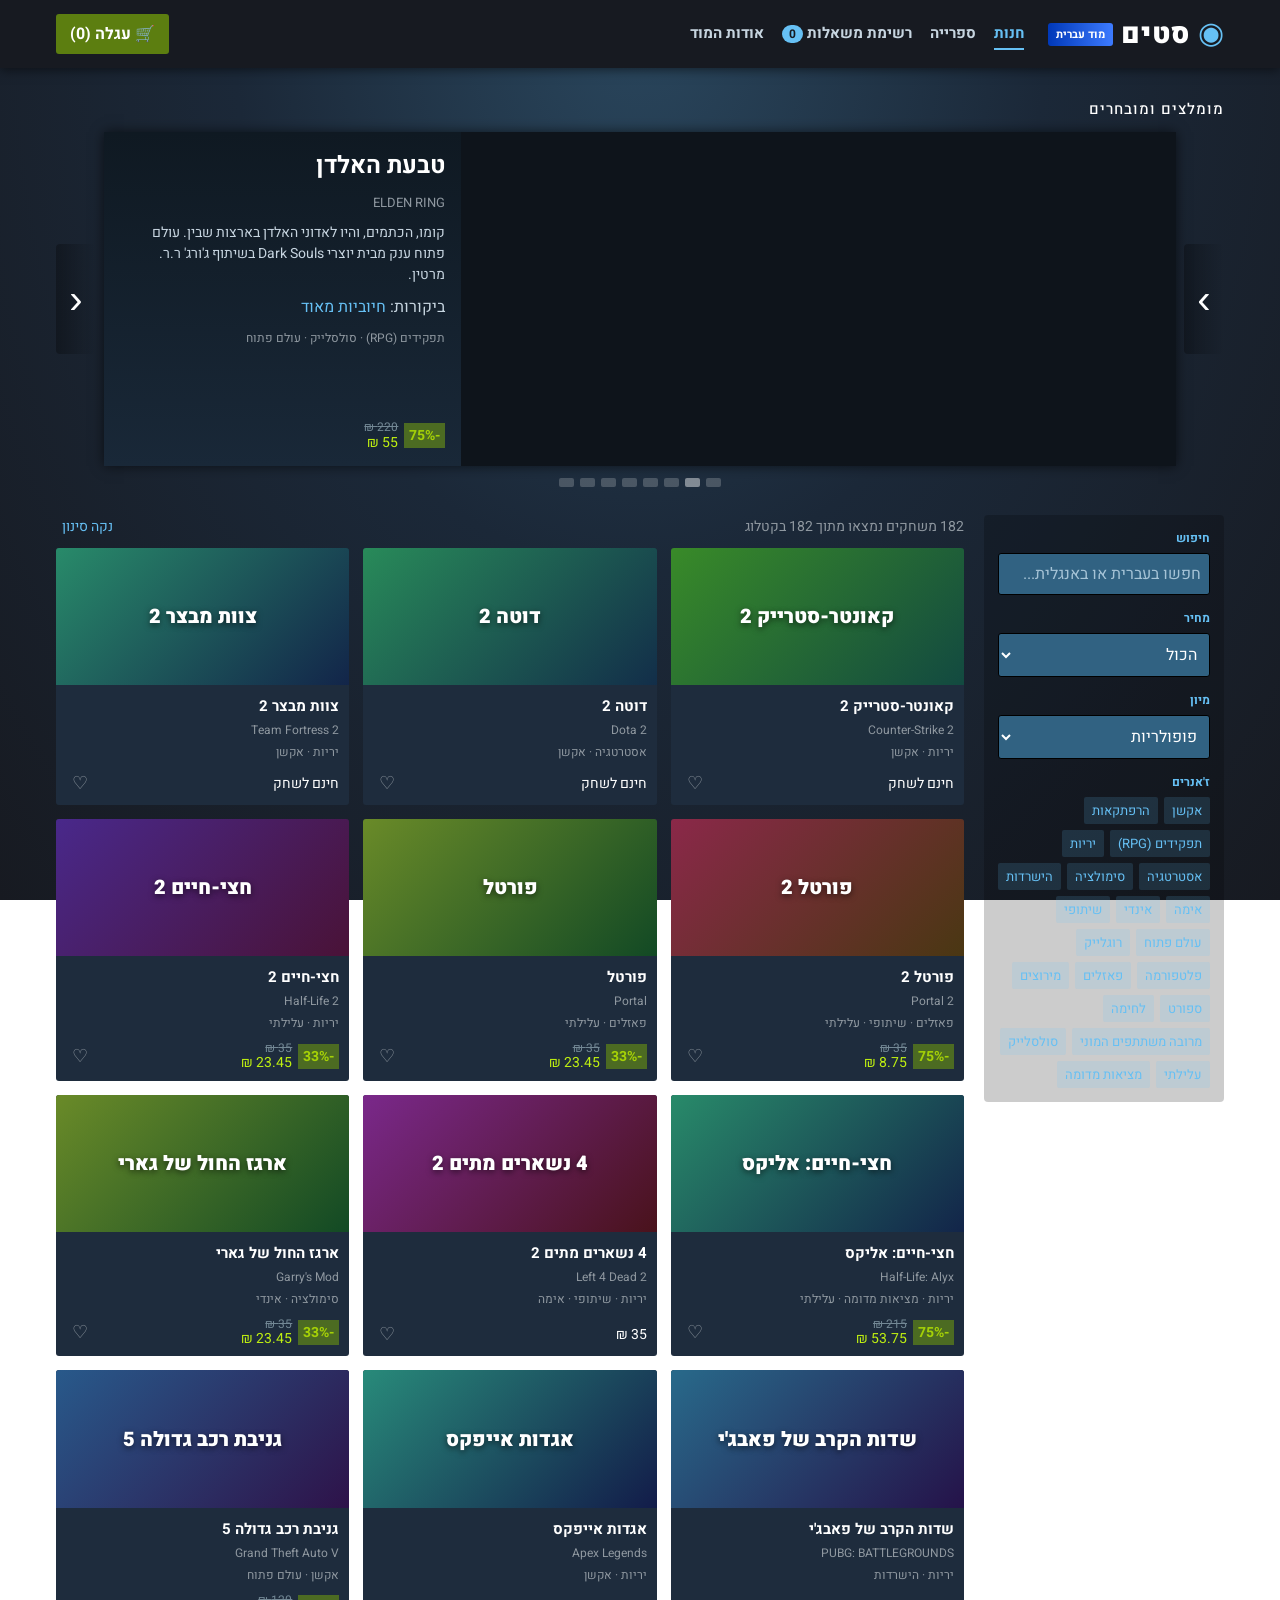
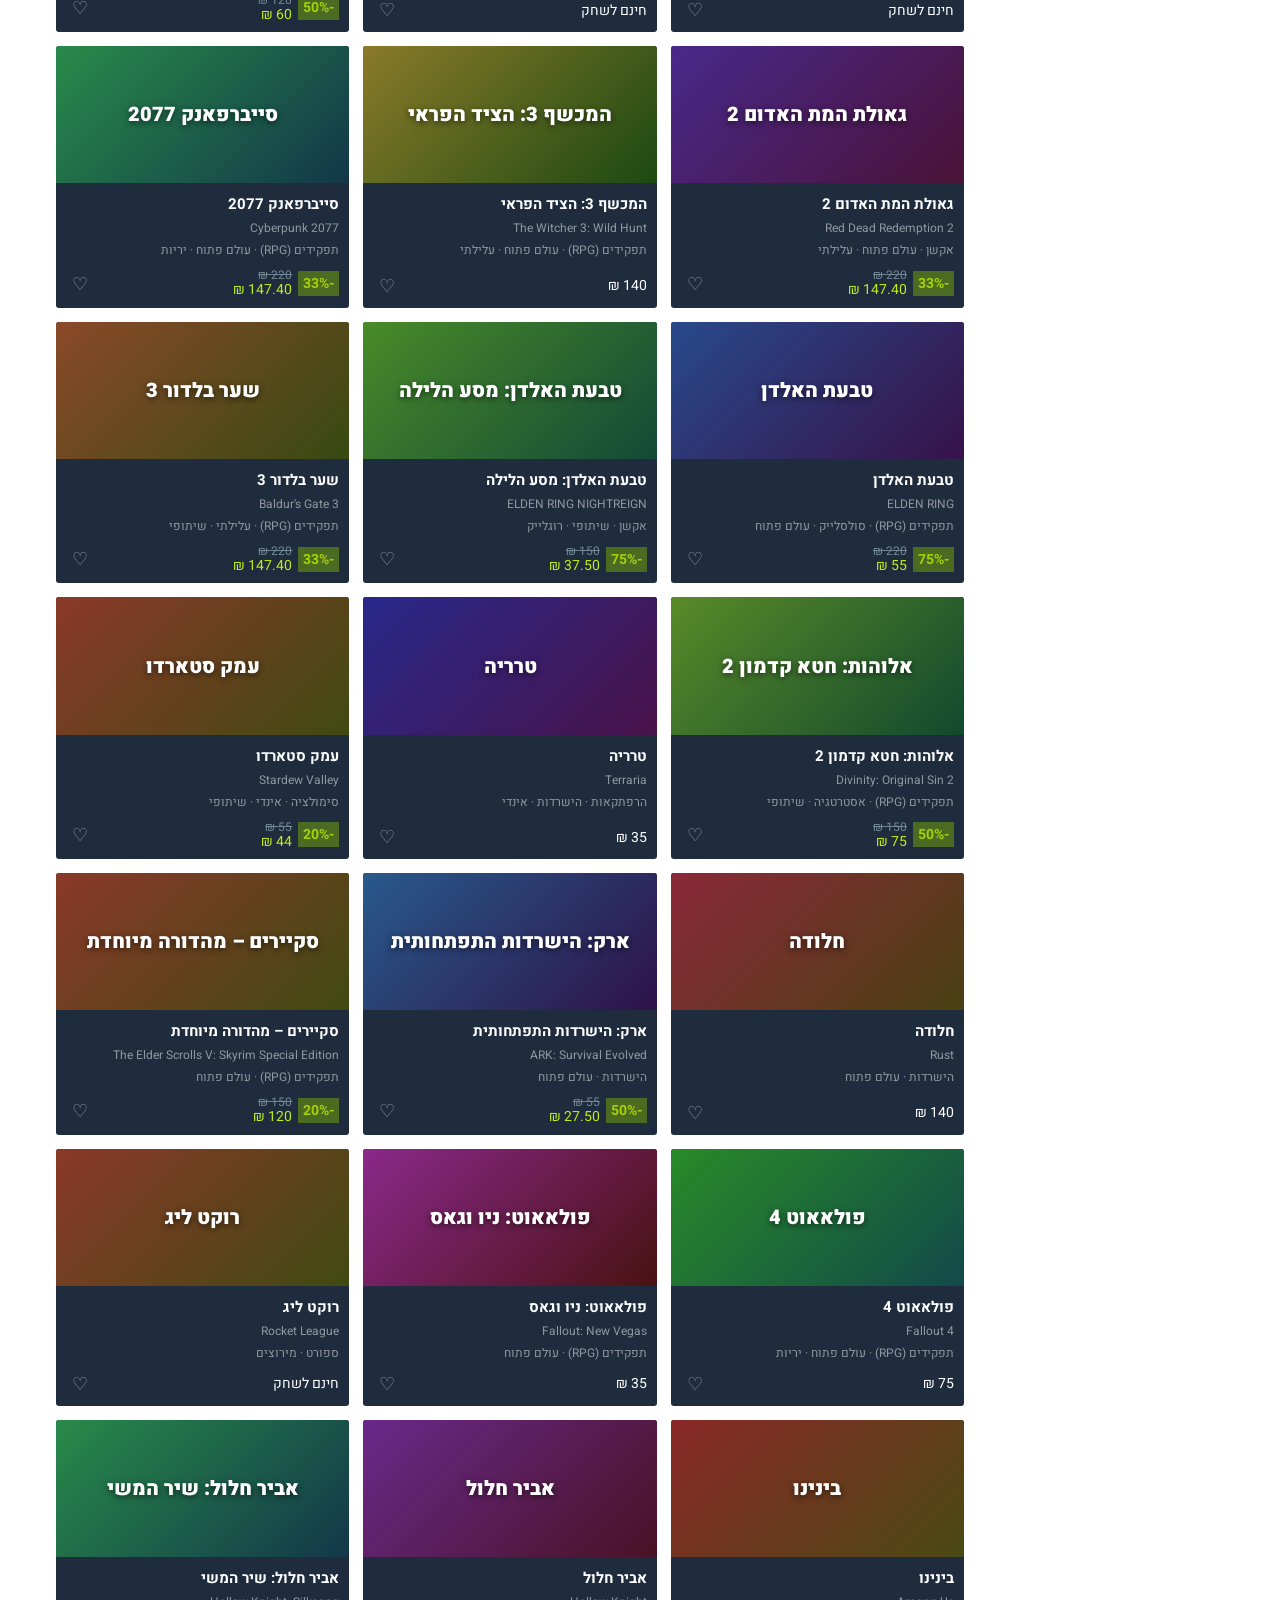
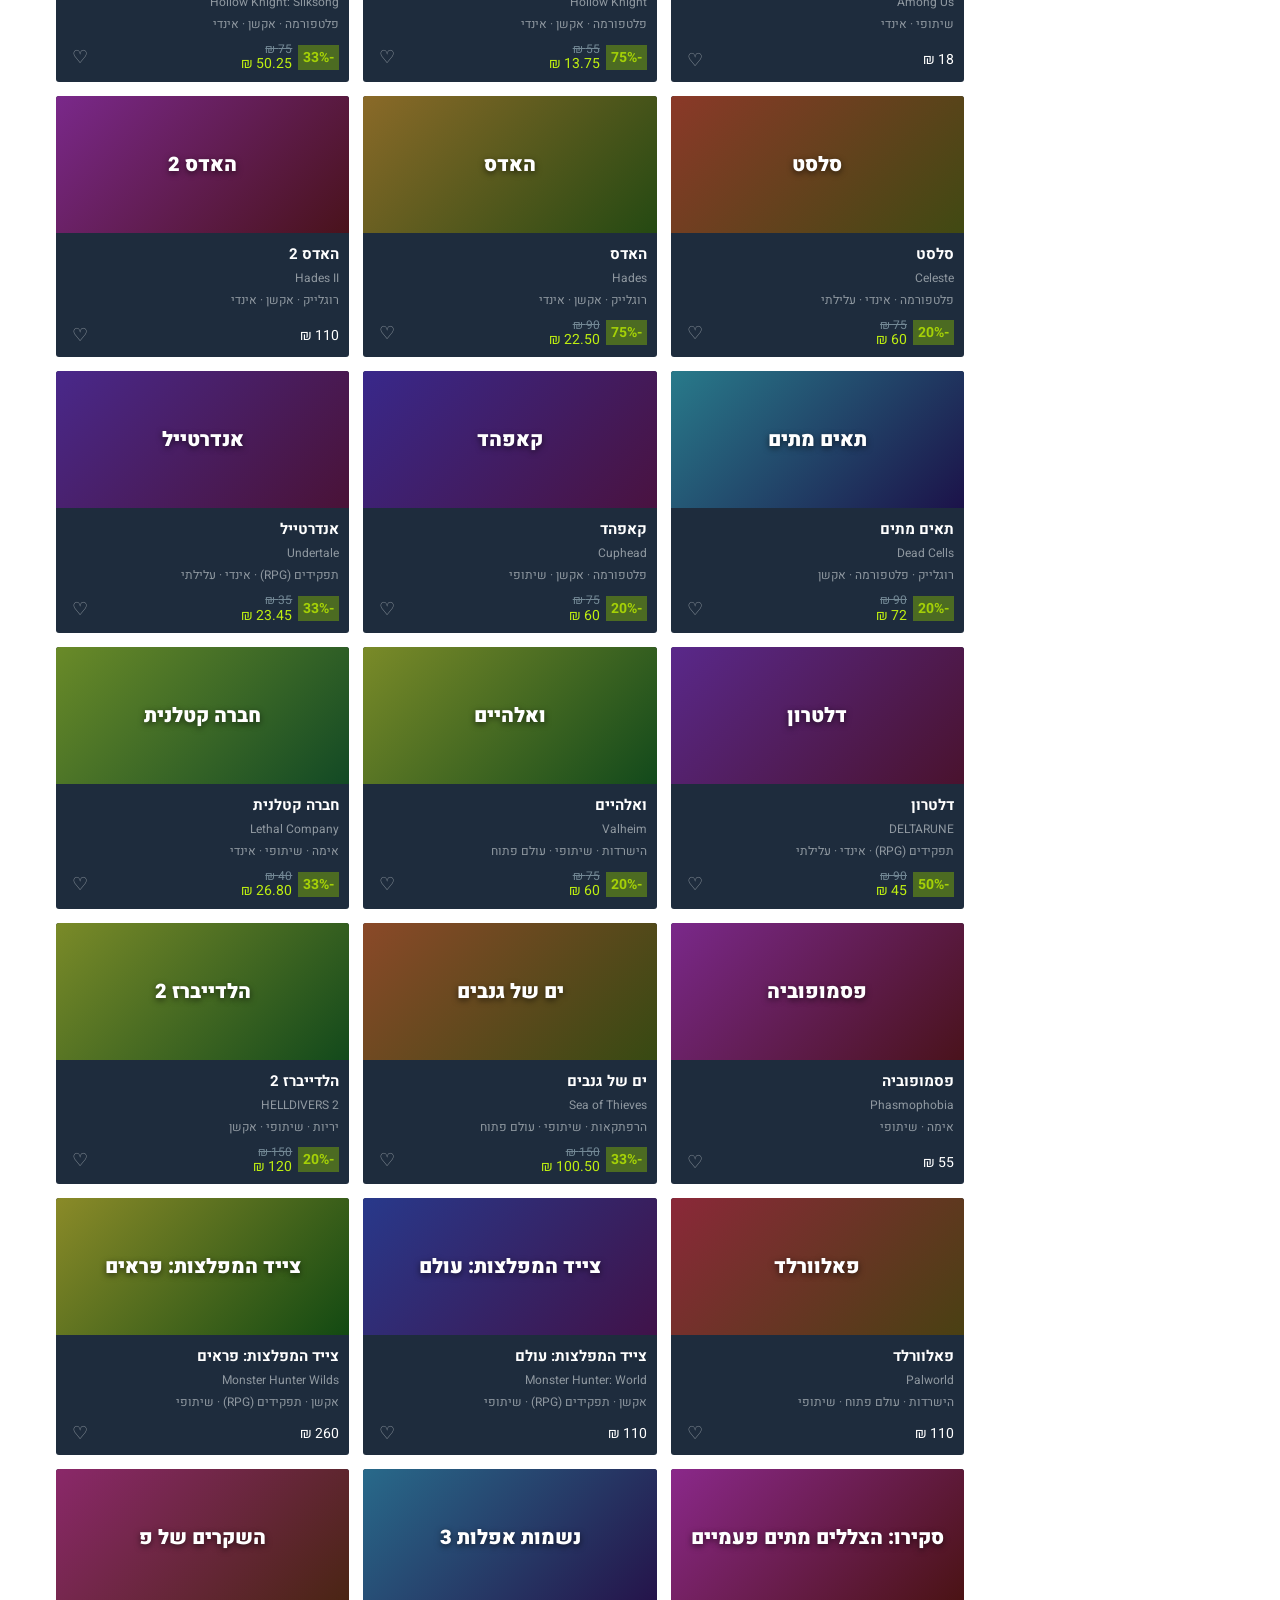
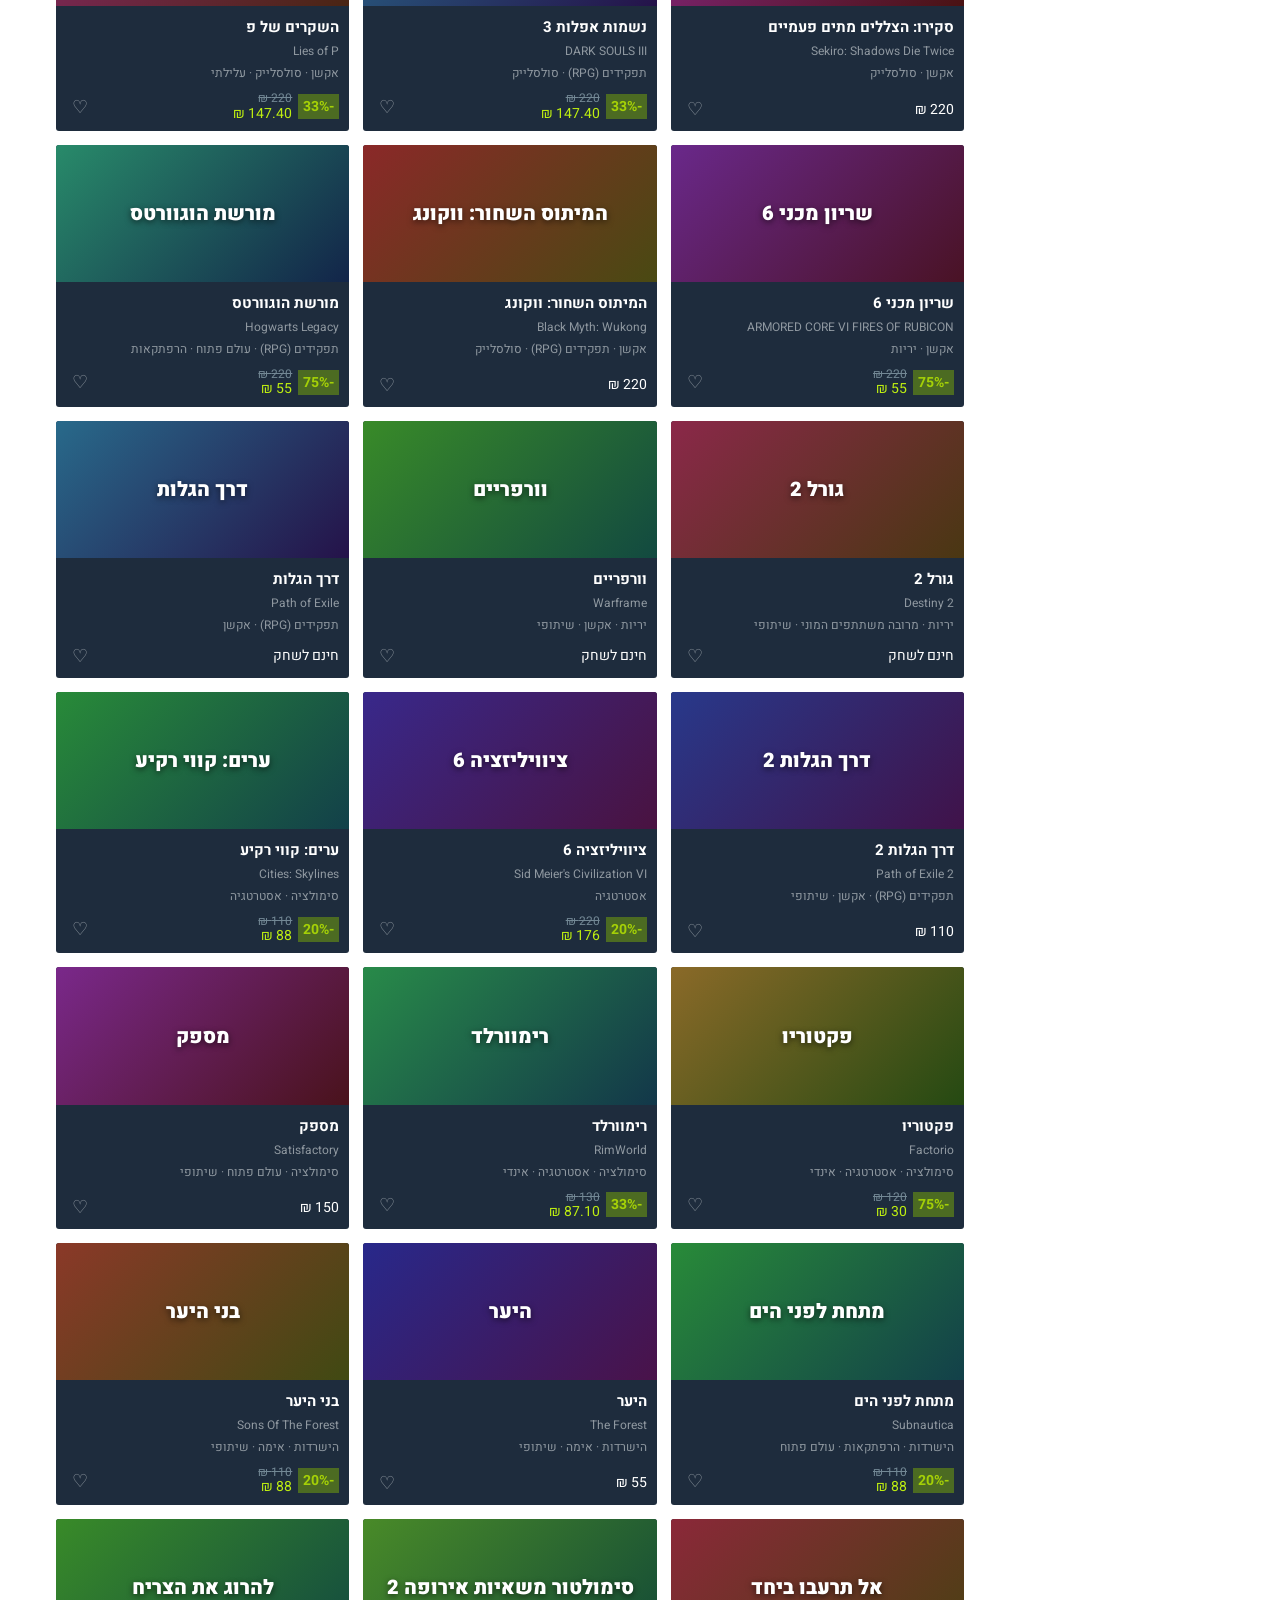
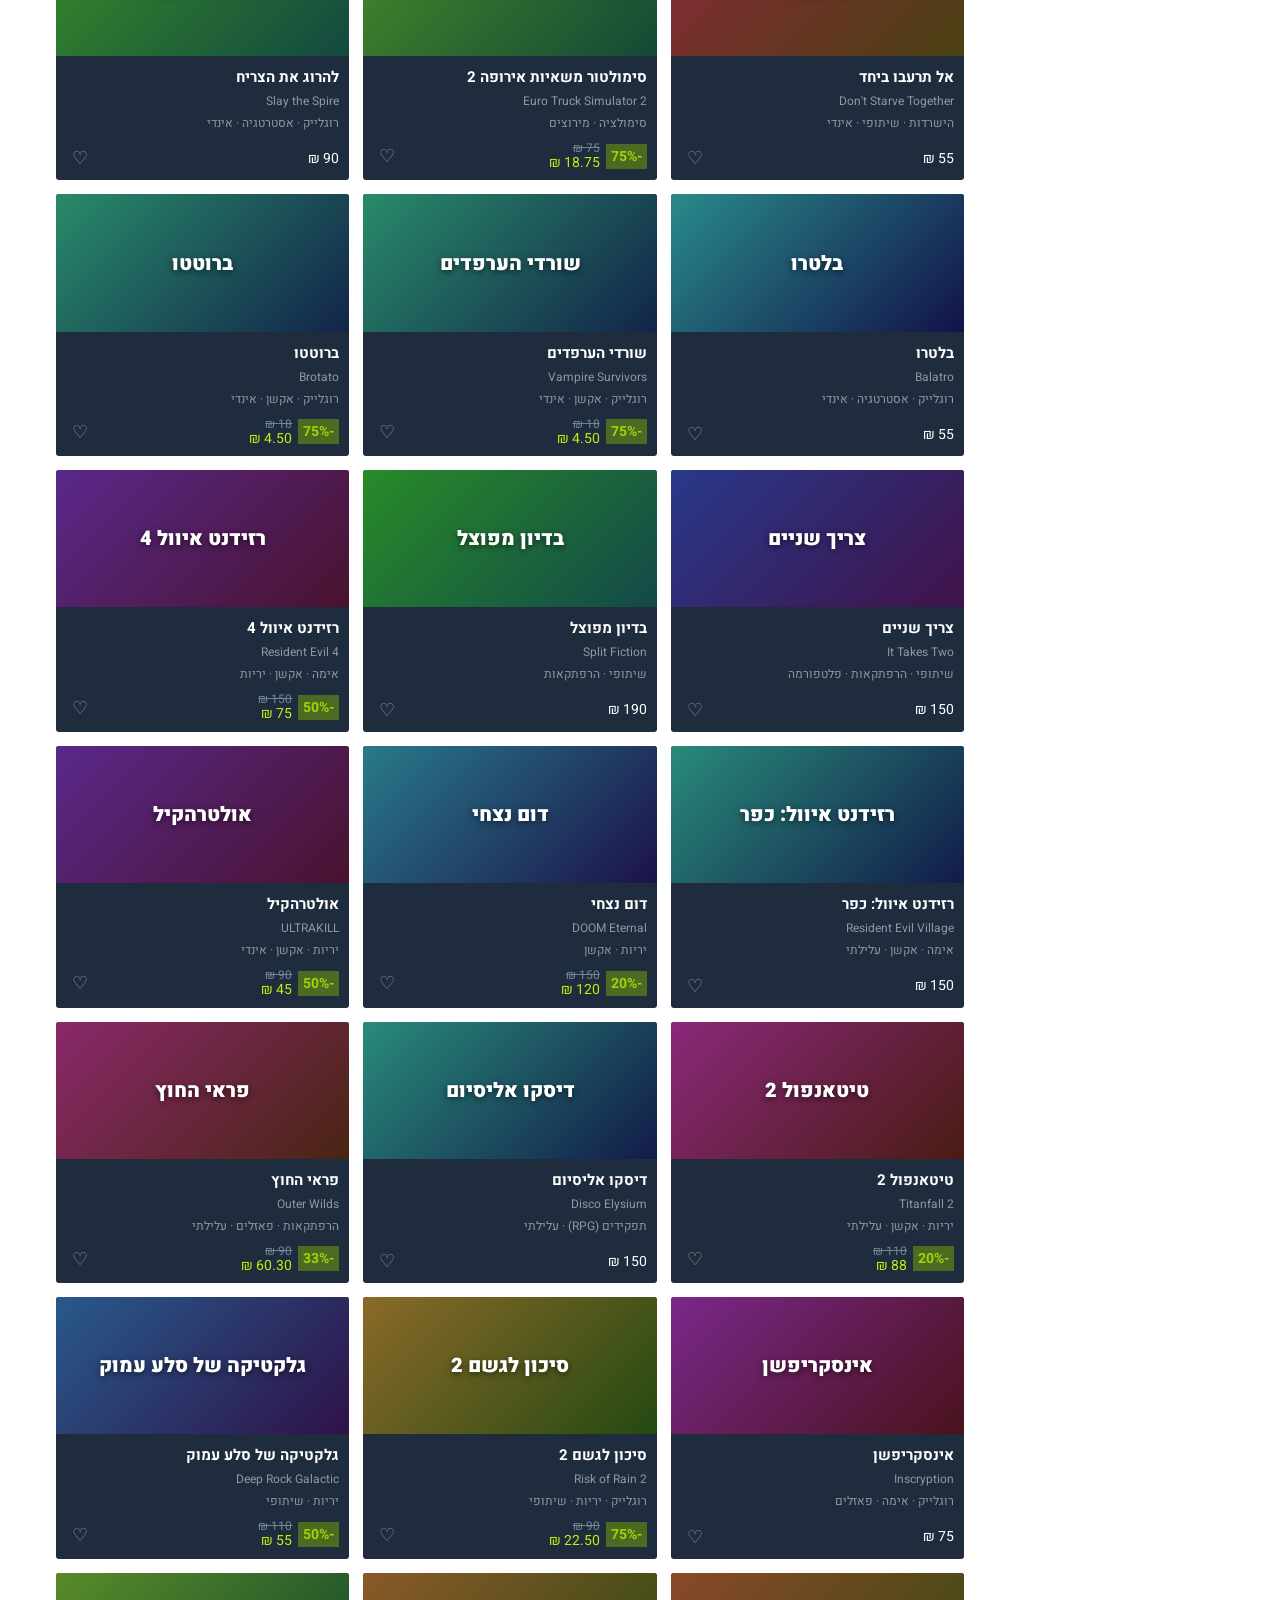
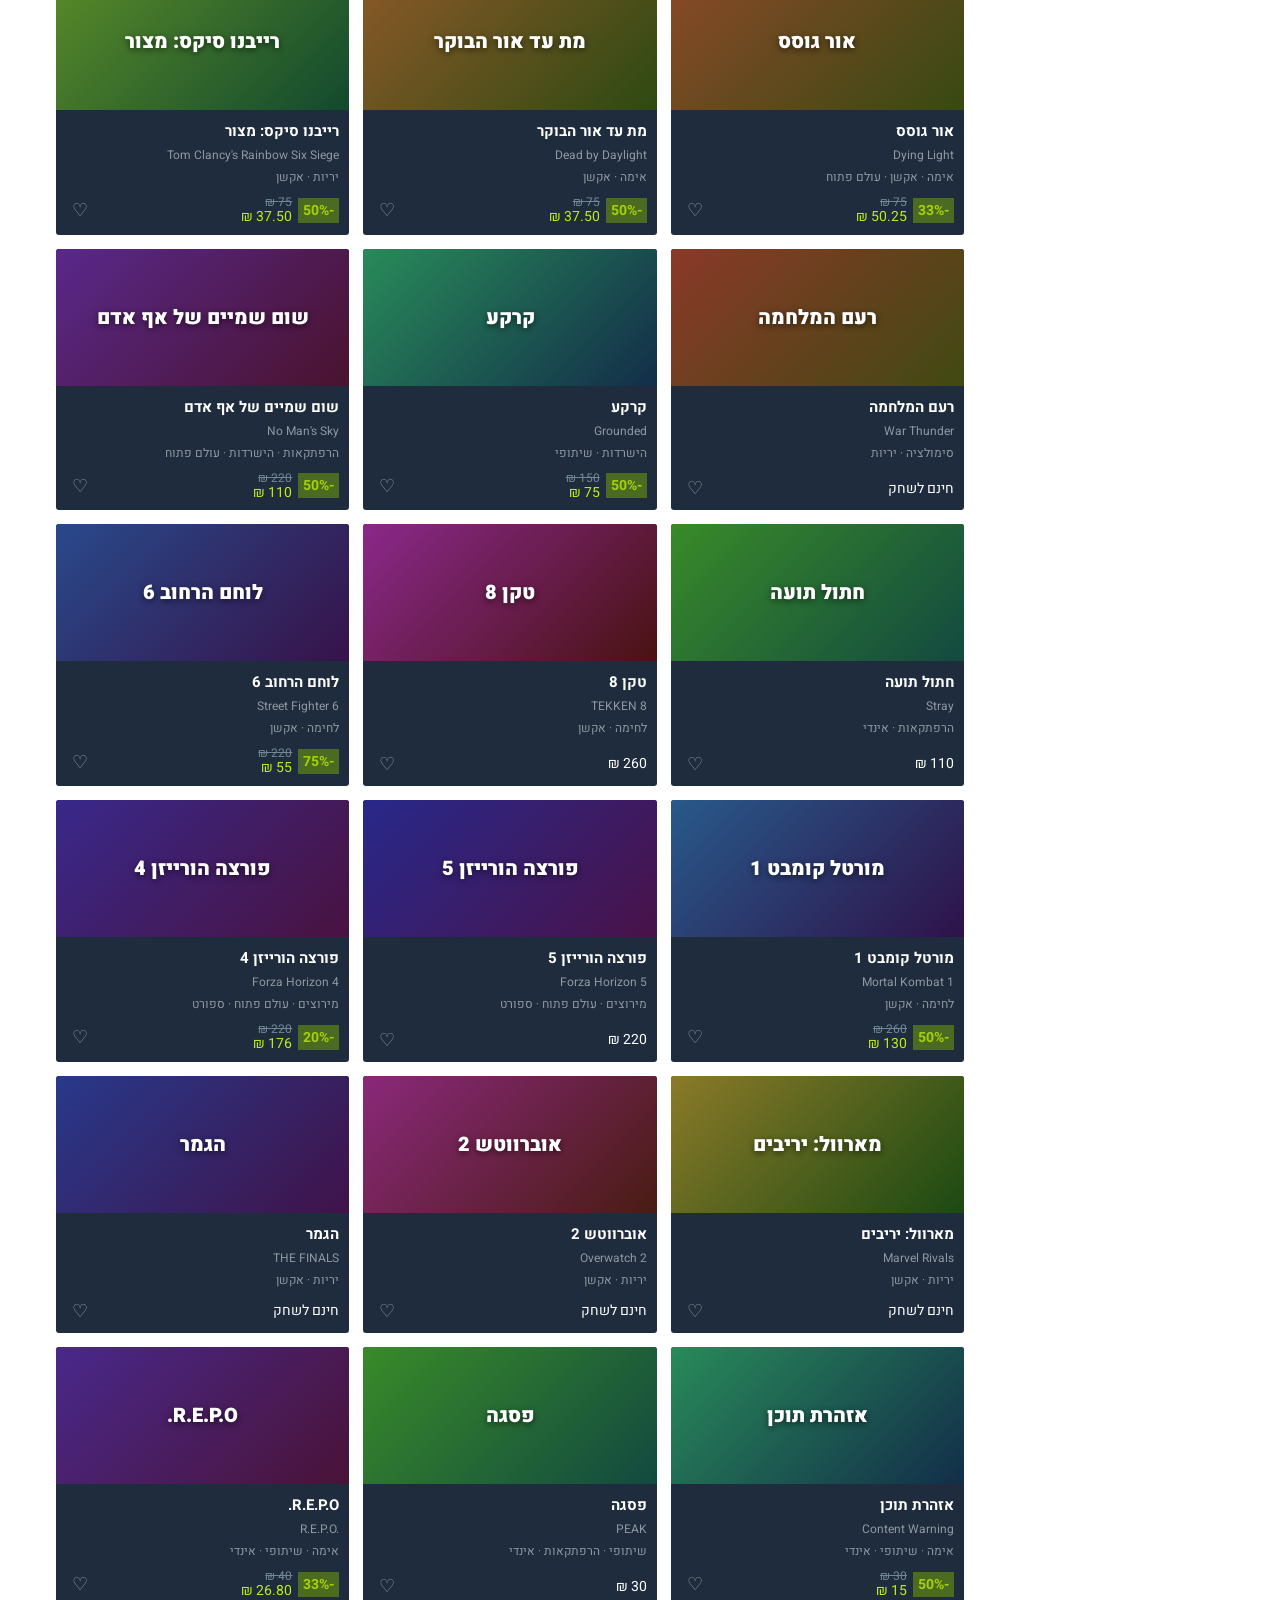
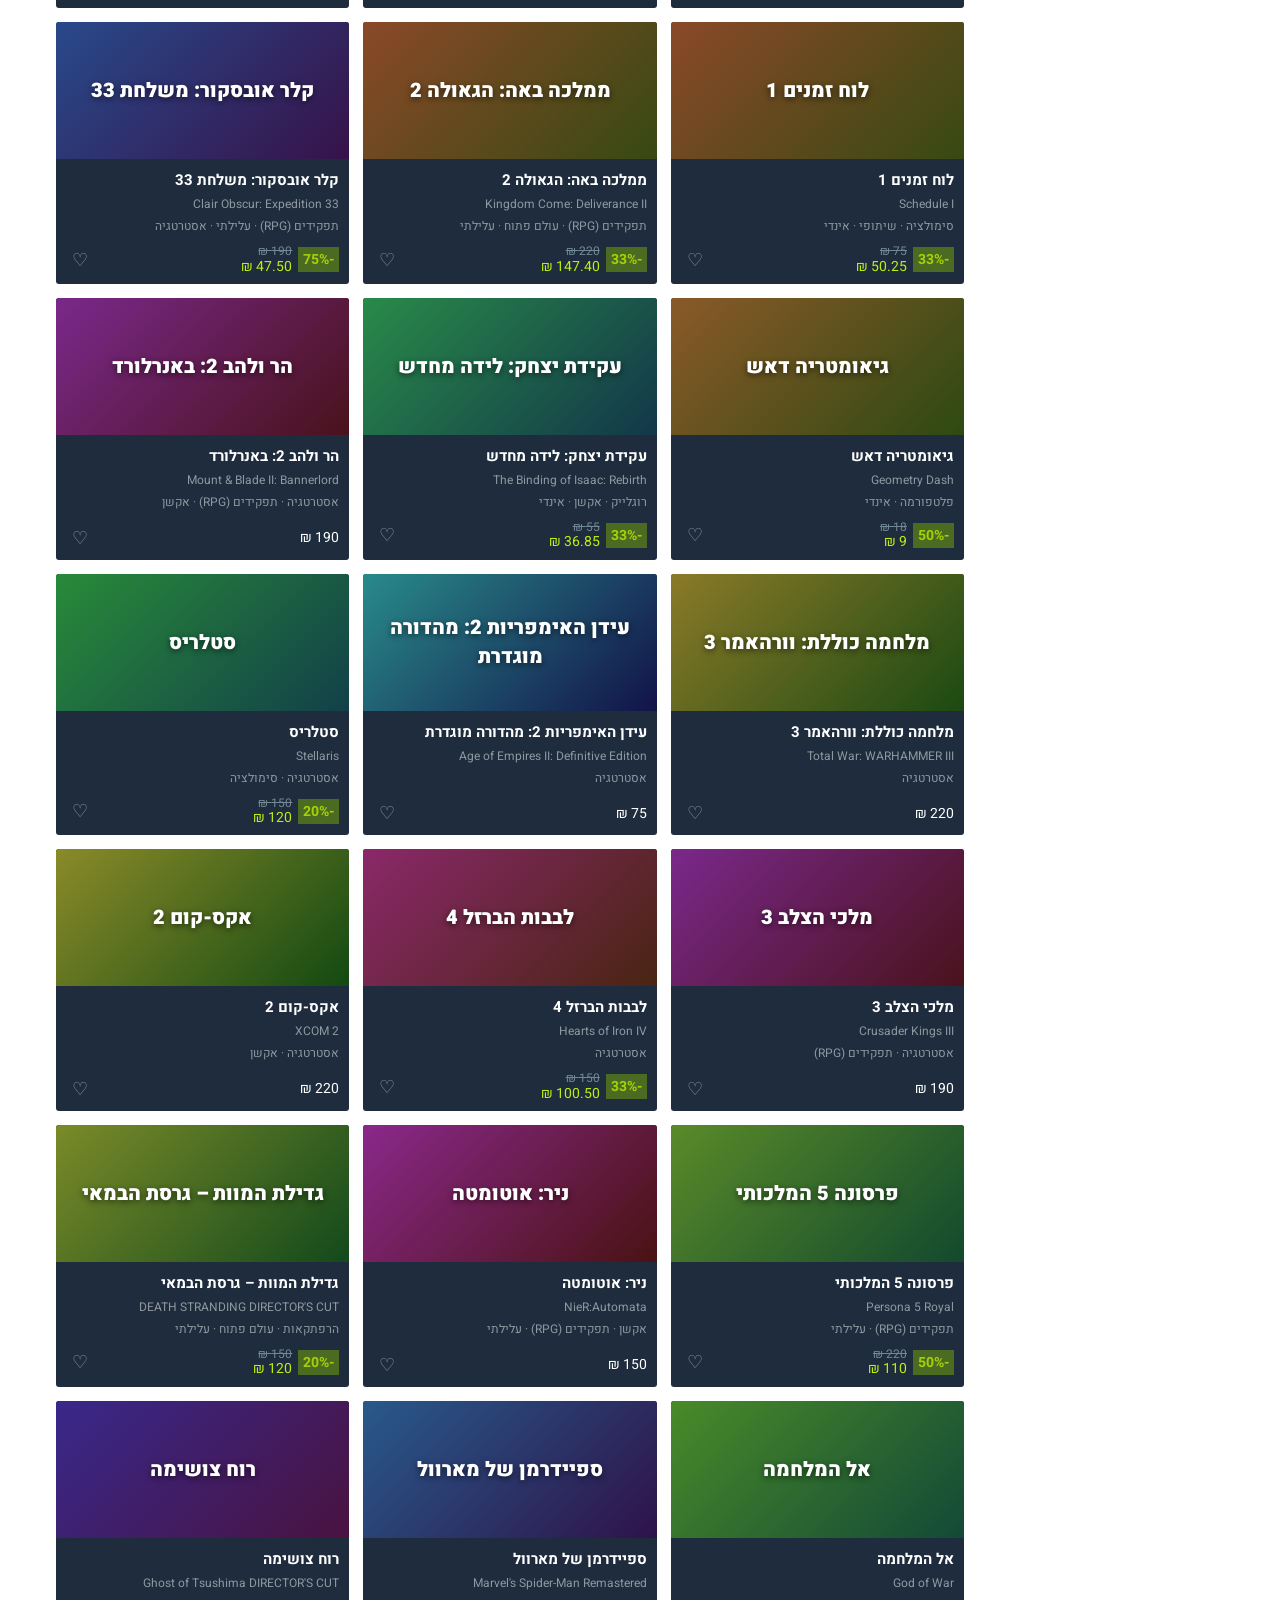
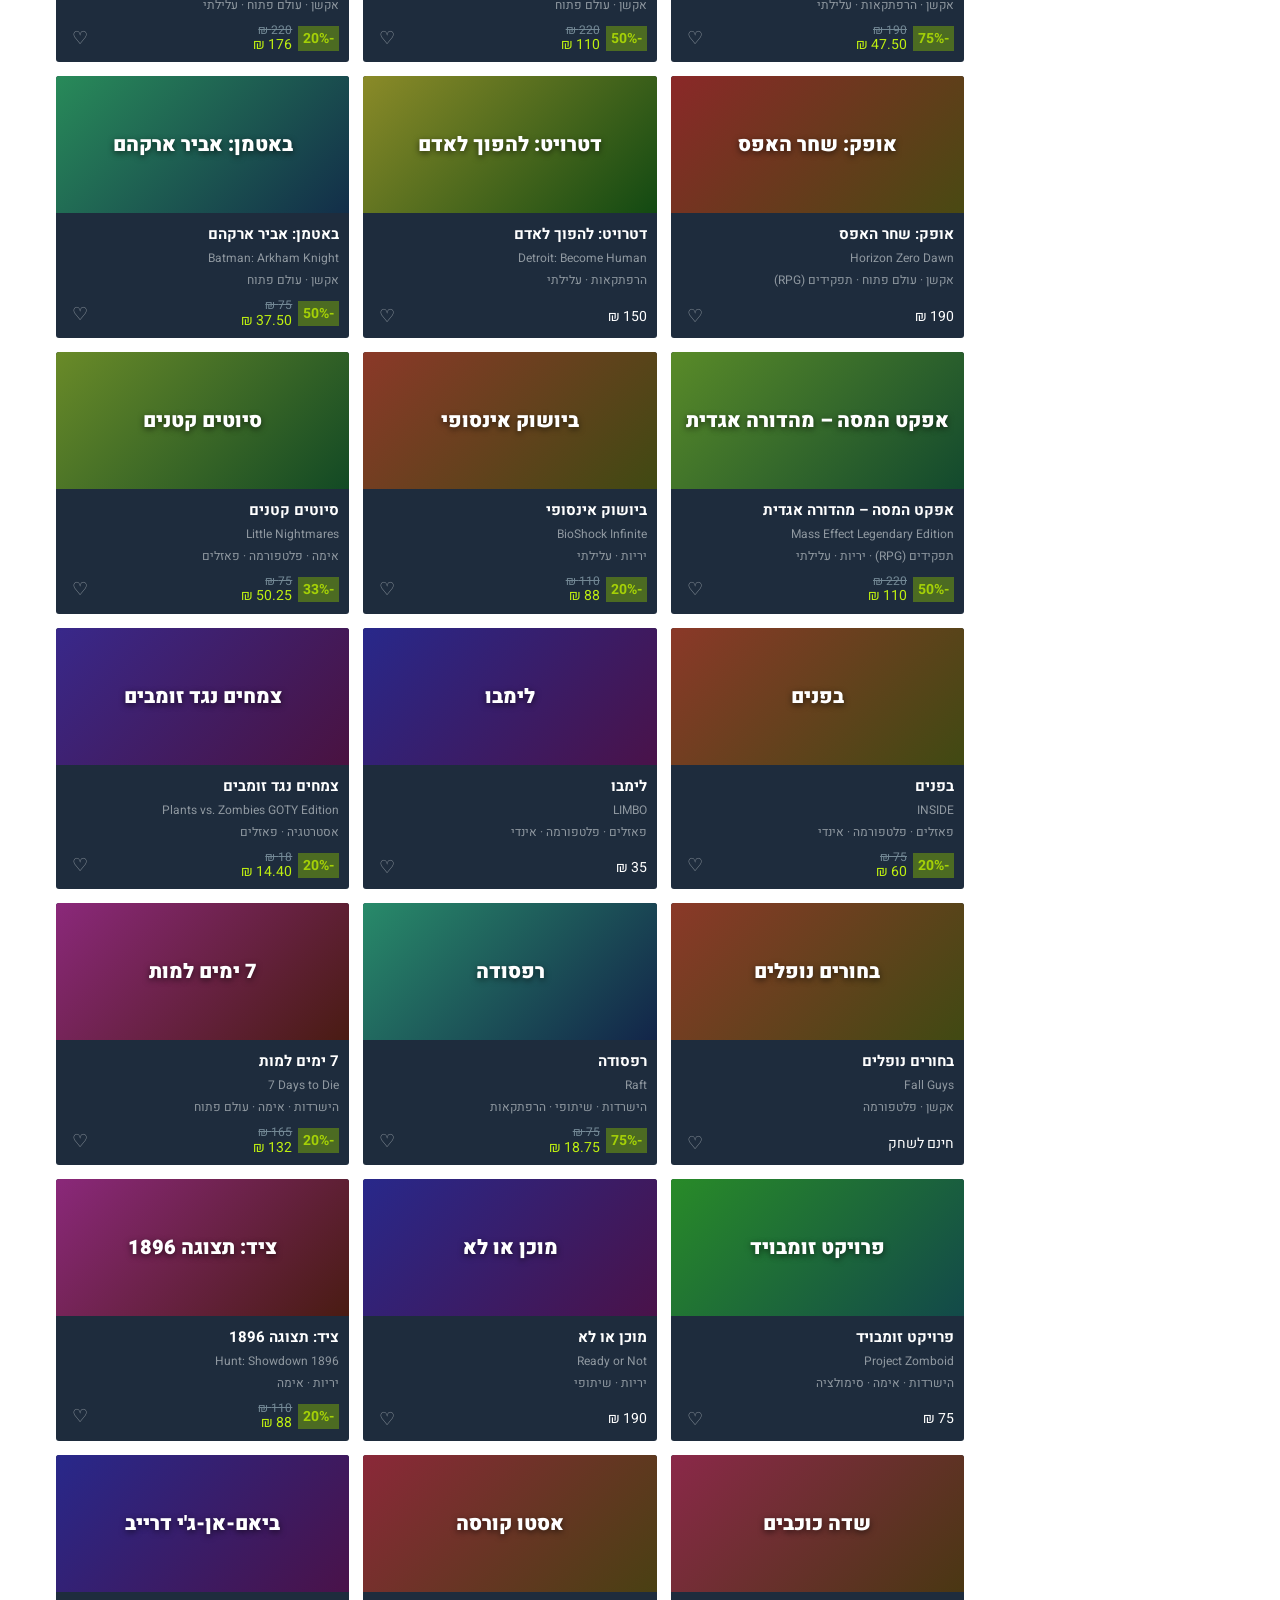
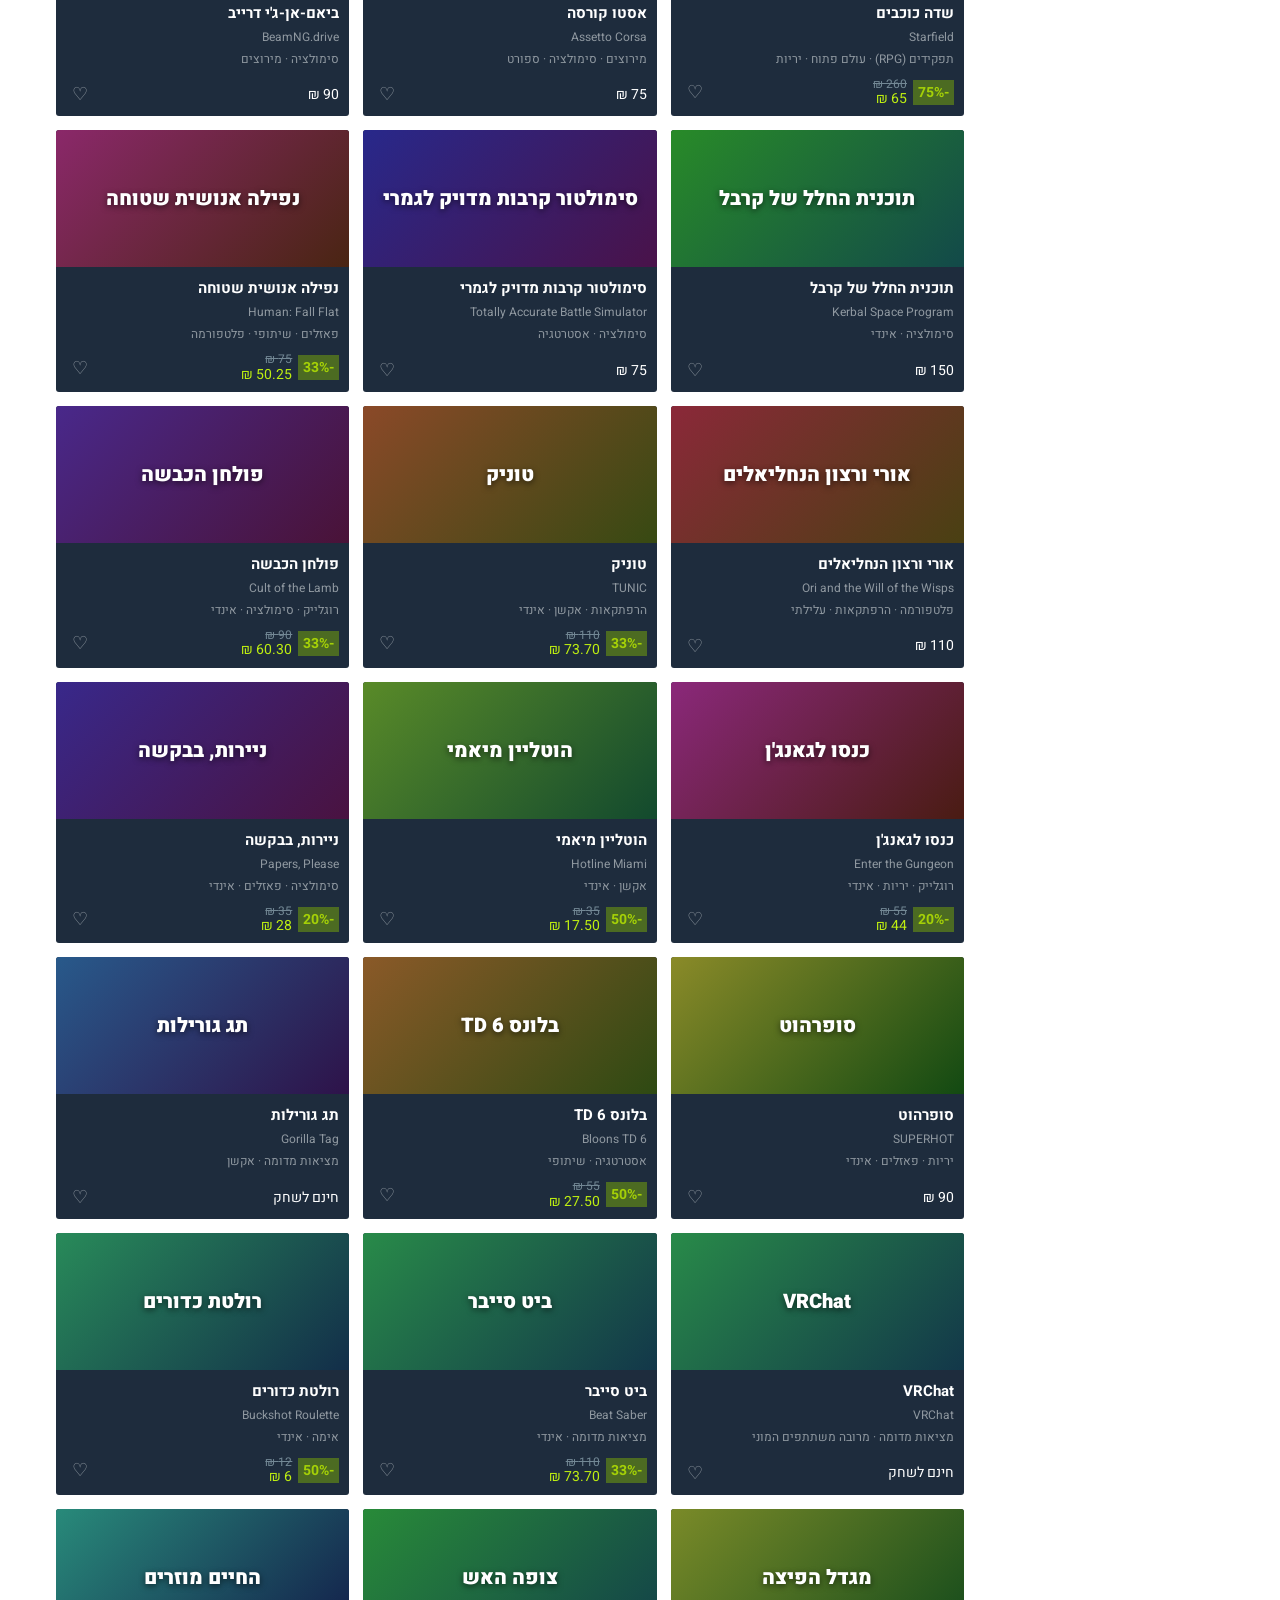
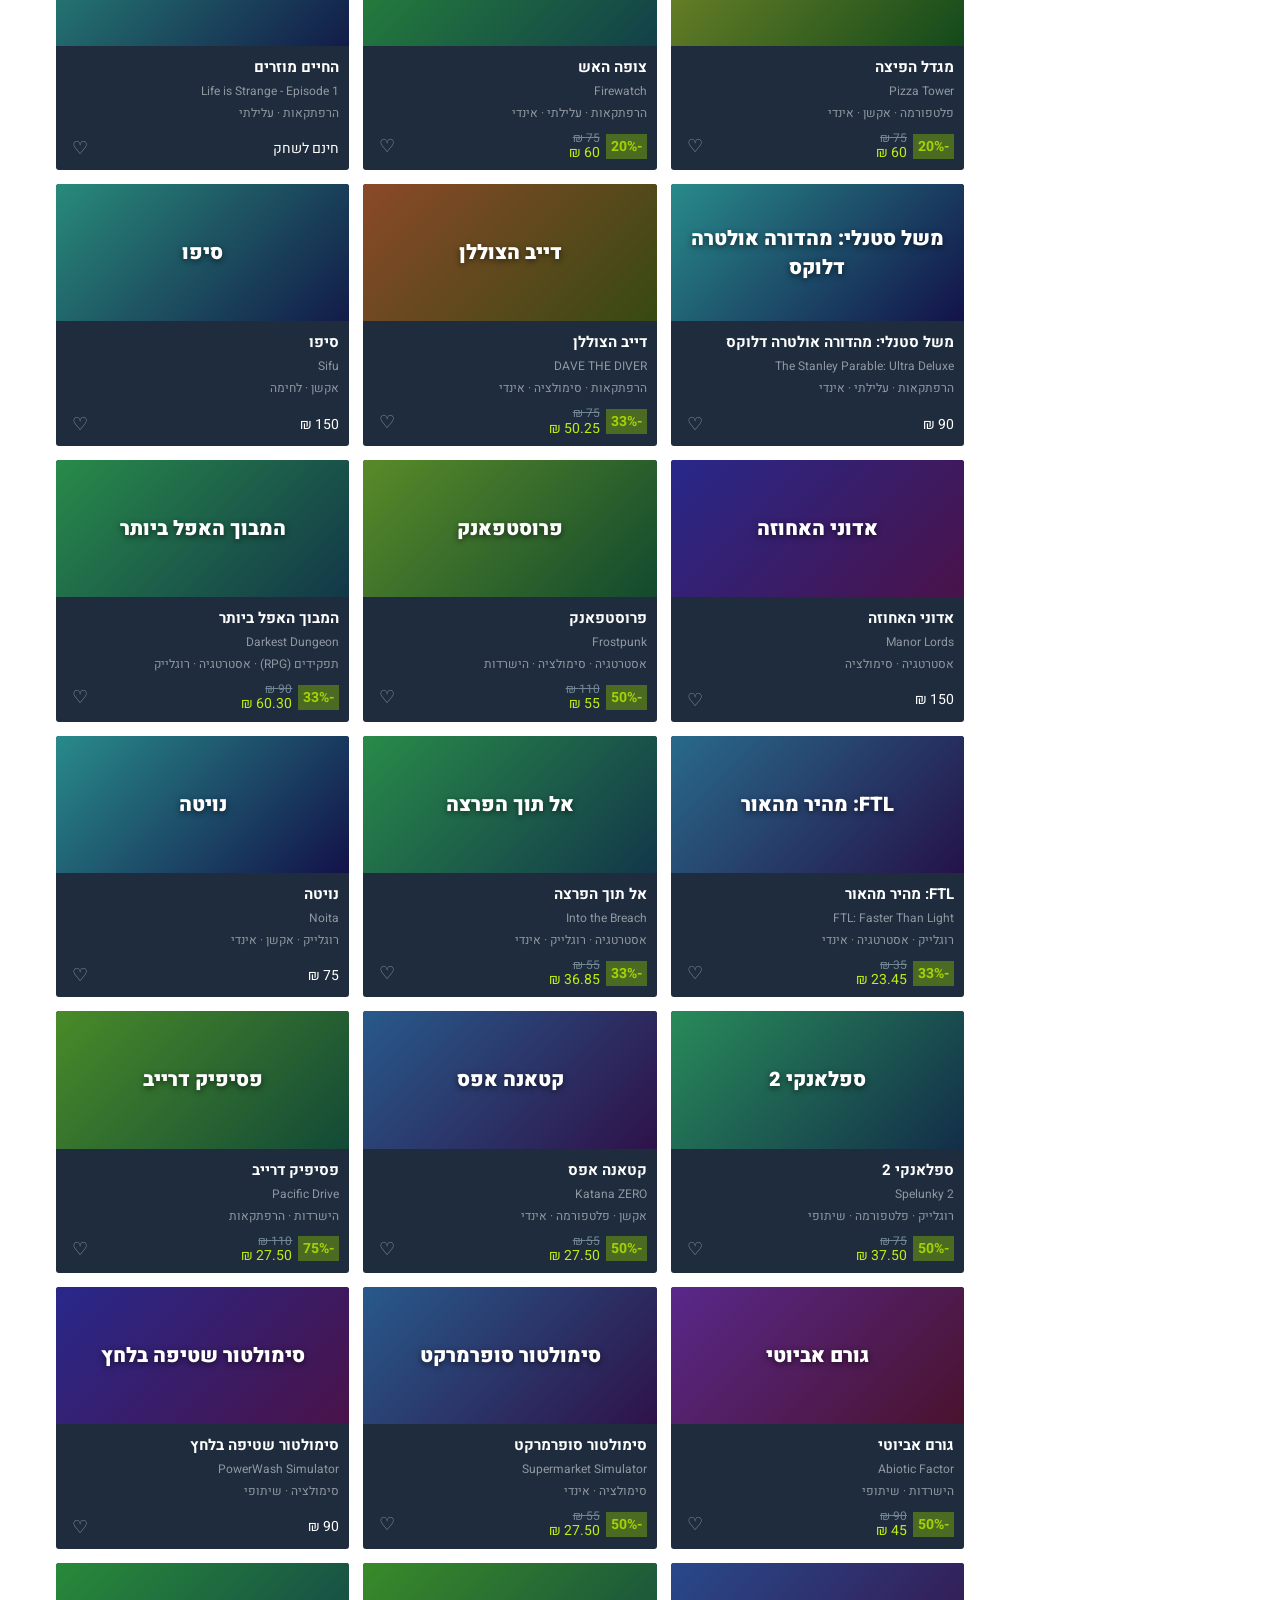
==== steam/index.html @ 5753bc26 "Add Hebrew Steam store mod site Co-Authored-By: Claude Opus 5.5 <noreply@anthropic.com> Claude-Sessi" ====
<!DOCTYPE html>
<html lang="he" dir="rtl">
<head>
    <meta charset="UTF-8">
    <meta name="viewport" content="width=device-width, initial-scale=1.0">
    <title>סטים בעברית – מוד</title>
    <link rel="preconnect" href="https://fonts.googleapis.com">
    <link href="https://fonts.googleapis.com/css2?family=Heebo:wght@400;500;700;900&display=swap" rel="stylesheet">
    <link rel="stylesheet" href="style.css">
</head>
<body>

<header class="topbar">
    <div class="topbar-inner">
        <a class="logo" href="#" data-view="store">
            <span class="logo-icon">◉</span>
            <span class="logo-text">סטים</span>
            <span class="mod-badge">מוד עברית</span>
        </a>
        <nav class="main-nav">
            <a href="#" data-view="store" class="active">חנות</a>
            <a href="#" data-view="library">ספרייה</a>
            <a href="#" data-view="wishlist">רשימת משאלות <span id="wish-count" class="pill">0</span></a>
            <a href="#" data-view="about">אודות המוד</a>
        </nav>
        <button id="cart-btn" class="cart-btn">🛒 עגלה (<span id="cart-count">0</span>)</button>
    </div>
</header>

<main class="page">

    <section id="view-store" class="view">
        <h2 class="section-title">מומלצים ומובחרים</h2>
        <div class="featured" id="featured">
            <button class="feat-arrow prev" id="feat-prev" aria-label="הקודם">›</button>
            <div class="feat-slide" id="feat-slide"></div>
            <button class="feat-arrow next" id="feat-next" aria-label="הבא">‹</button>
        </div>
        <div class="feat-dots" id="feat-dots"></div>

        <div class="store-layout">
            <aside class="sidebar">
                <h3>חיפוש</h3>
                <input id="search" type="search" placeholder="חפשו בעברית או באנגלית...">
                <h3>מחיר</h3>
                <select id="price-filter">
                    <option value="all">הכול</option>
                    <option value="free">חינם לשחק</option>
                    <option value="50">עד 50 ₪</option>
                    <option value="100">עד 100 ₪</option>
                    <option value="sale">במבצע</option>
                </select>
                <h3>מיון</h3>
                <select id="sort">
                    <option value="pop">פופולריות</option>
                    <option value="name">שם (א-ת)</option>
                    <option value="price-asc">מחיר: מהזול ליקר</option>
                    <option value="price-desc">מחיר: מהיקר לזול</option>
                    <option value="new">שנת יציאה: חדש קודם</option>
                    <option value="old">שנת יציאה: ישן קודם</option>
                </select>
                <h3>ז'אנרים</h3>
                <div id="genre-list" class="genre-list"></div>
            </aside>

            <section class="results">
                <div class="results-head">
                    <span id="result-count"></span>
                    <button id="clear-filters" class="link-btn">נקה סינון</button>
                </div>
                <div id="grid" class="grid"></div>
                <div id="no-results" class="no-results hidden">
                    <p>לא מצאנו את המשחק בקטלוג של המוד 😕</p>
                    <a id="steam-search-link" class="btn btn-green" target="_blank" rel="noopener">חפשו אותו בכל חנות Steam ←</a>
                </div>
            </section>
        </div>
    </section>

    <section id="view-library" class="view hidden">
        <h2 class="section-title">הספרייה שלי</h2>
        <p class="muted">משחקים ש"קניתם" בעגלה מופיעים כאן.</p>
        <div id="library-grid" class="grid"></div>
    </section>

    <section id="view-wishlist" class="view hidden">
        <h2 class="section-title">רשימת המשאלות שלי</h2>
        <div id="wish-grid" class="grid"></div>
    </section>

    <section id="view-about" class="view hidden">
        <h2 class="section-title">אודות המוד</h2>
        <div class="about">
            <p><strong>סטים בעברית</strong> הוא מוד מעריצים לא רשמי שמתרגם את חנות Steam לעברית – שמות משחקים, תיאורים, ז'אנרים וממשק מלא מימין לשמאל.</p>
            <p>הקטלוג כולל את המשחקים הפופולריים ביותר. לכל משחק אחר יש קישור לחיפוש ישיר בכל חנות Steam.</p>
            <p>המחירים משוערים בלבד ומיועדים להמחשה. רכישה אמיתית מתבצעת רק בדף המשחק ב-Steam.</p>
            <p class="muted">אין קשר ל-Valve Corporation. Steam והלוגואים של המשחקים הם סימנים מסחריים של בעליהם.</p>
        </div>
    </section>

</main>

<!-- חלון פרטי משחק -->
<div id="modal" class="modal hidden" role="dialog" aria-modal="true">
    <div class="modal-box">
        <button class="modal-close" id="modal-close" aria-label="סגור">✕</button>
        <div id="modal-content"></div>
    </div>
</div>

<!-- עגלת קניות -->
<aside id="cart" class="cart hidden">
    <div class="cart-head">
        <h3>עגלת הקניות שלך</h3>
        <button class="modal-close" id="cart-close" aria-label="סגור">✕</button>
    </div>
    <div id="cart-items"></div>
    <div class="cart-foot">
        <div class="cart-total">סה"כ משוער: <span id="cart-total">0 ₪</span></div>
        <button id="checkout" class="btn btn-green">רכוש לעצמי</button>
    </div>
</aside>

<div id="toast" class="toast hidden"></div>

<footer class="footer">
    מוד מעריצים לא רשמי · נבנה באהבה לגיימרים בישראל 🇮🇱
</footer>

<script src="games.js"></script>
<script src="app.js"></script>
</body>
</html>
---- steam/style.css ----
:root {
    --bg: #1b2838;
    --bg-dark: #171a21;
    --panel: #16202d;
    --card: #1e2c3d;
    --card-hover: #2a3f5a;
    --text: #c7d5e0;
    --muted: #8f98a0;
    --accent: #66c0f4;
    --green: #5c7e10;
    --green-light: #a4d007;
    --sale: #4c6b22;
    --mixed: #b9a074;
}

* { box-sizing: border-box; }

body {
    margin: 0;
    font-family: "Heebo", Arial, sans-serif;
    background: radial-gradient(ellipse at top, #2a475e 0%, var(--bg) 45%, var(--bg-dark) 100%) fixed;
    color: var(--text);
    min-height: 100vh;
}

a { color: inherit; }
.hidden { display: none !important; }
.muted { color: var(--muted); }

/* ---------- סרגל עליון ---------- */
.topbar {
    background: var(--bg-dark);
    position: sticky;
    top: 0;
    z-index: 20;
    box-shadow: 0 2px 10px rgba(0, 0, 0, .5);
}
.topbar-inner {
    max-width: 1200px;
    margin: 0 auto;
    padding: 12px 16px;
    display: flex;
    align-items: center;
    gap: 24px;
    flex-wrap: wrap;
}
.logo {
    display: flex;
    align-items: center;
    gap: 8px;
    text-decoration: none;
    color: #fff;
}
.logo-icon { font-size: 30px; color: var(--accent); }
.logo-text { font-size: 28px; font-weight: 900; letter-spacing: 1px; }
.mod-badge {
    background: linear-gradient(90deg, #0038b8, #3d7bff);
    color: #fff;
    font-size: 11px;
    font-weight: 700;
    padding: 3px 8px;
    border-radius: 3px;
    text-transform: uppercase;
}
.main-nav { display: flex; gap: 18px; flex-wrap: wrap; flex: 1; }
.main-nav a {
    text-decoration: none;
    font-weight: 700;
    font-size: 15px;
    color: var(--text);
    padding: 4px 0;
    border-bottom: 2px solid transparent;
}
.main-nav a:hover { color: #fff; }
.main-nav a.active { color: var(--accent); border-bottom-color: var(--accent); }
.pill {
    background: var(--accent);
    color: var(--bg-dark);
    border-radius: 10px;
    padding: 0 7px;
    font-size: 12px;
}
.cart-btn {
    background: var(--green);
    color: #fff;
    border: none;
    padding: 8px 14px;
    border-radius: 3px;
    font: inherit;
    font-weight: 700;
    cursor: pointer;
}
.cart-btn:hover { background: #6d9a12; }

/* ---------- עמוד ---------- */
.page { max-width: 1200px; margin: 0 auto; padding: 20px 16px 40px; }
.section-title {
    font-size: 15px;
    font-weight: 500;
    text-transform: uppercase;
    letter-spacing: 1px;
    color: #fff;
    margin: 10px 0 12px;
}

/* ---------- מומלצים ---------- */
.featured { position: relative; display: flex; align-items: center; gap: 8px; }
.feat-slide {
    flex: 1;
    display: grid;
    grid-template-columns: 2fr 1fr;
    background: var(--bg-dark);
    box-shadow: 0 0 12px rgba(0, 0, 0, .6);
    cursor: pointer;
    min-height: 300px;
}
.feat-slide .feat-img { position: relative; overflow: hidden; }
.feat-slide .feat-img img { width: 100%; height: 100%; object-fit: cover; display: block; }
.feat-info {
    padding: 16px;
    background: linear-gradient(180deg, #0f1922, #192838);
    display: flex;
    flex-direction: column;
    gap: 10px;
}
.feat-info h3 { margin: 0; font-size: 24px; color: #fff; }
.feat-info .en { color: var(--muted); font-size: 13px; direction: ltr; text-align: right; }
.feat-info p { margin: 0; font-size: 14px; line-height: 1.5; }
.feat-arrow {
    background: linear-gradient(90deg, rgba(0, 0, 0, .3), rgba(0, 0, 0, 0));
    border: none;
    color: #fff;
    font-size: 40px;
    width: 40px;
    height: 110px;
    cursor: pointer;
    border-radius: 4px;
}
.feat-arrow:hover { background: rgba(102, 192, 244, .25); }
.feat-dots { display: flex; justify-content: center; gap: 6px; margin: 12px 0 28px; }
.feat-dots span {
    width: 15px; height: 9px;
    background: hsla(202, 60%, 100%, .2);
    border-radius: 2px;
    cursor: pointer;
}
.feat-dots span.on { background: hsla(202, 60%, 100%, .45); }

/* ---------- חנות ---------- */
.store-layout { display: grid; grid-template-columns: 240px 1fr; gap: 20px; }
.sidebar {
    background: rgba(0, 0, 0, .2);
    padding: 14px;
    border-radius: 4px;
    align-self: start;
    position: sticky;
    top: 80px;
}
.sidebar h3 { font-size: 12px; text-transform: uppercase; color: var(--accent); margin: 14px 0 6px; }
.sidebar h3:first-child { margin-top: 0; }
.sidebar input, .sidebar select {
    width: 100%;
    background: #316282;
    border: 1px solid #000;
    color: #fff;
    padding: 8px;
    border-radius: 3px;
    font: inherit;
}
.sidebar input::placeholder { color: #a5c3d6; }
.genre-list { display: flex; flex-wrap: wrap; gap: 6px; }
.chip {
    background: rgba(103, 193, 245, .15);
    color: var(--accent);
    border: none;
    border-radius: 2px;
    padding: 4px 8px;
    font: inherit;
    font-size: 13px;
    cursor: pointer;
}
.chip:hover { background: rgba(103, 193, 245, .3); color: #fff; }
.chip.on { background: var(--accent); color: var(--bg-dark); }

.results-head {
    display: flex;
    justify-content: space-between;
    align-items: center;
    margin-bottom: 10px;
    color: var(--muted);
    font-size: 14px;
}
.link-btn { background: none; border: none; color: var(--accent); cursor: pointer; font: inherit; }
.link-btn:hover { text-decoration: underline; }

.grid {
    display: grid;
    grid-template-columns: repeat(auto-fill, minmax(220px, 1fr));
    gap: 14px;
}
.card {
    background: var(--card);
    border-radius: 3px;
    overflow: hidden;
    cursor: pointer;
    transition: transform .15s, background .15s, box-shadow .15s;
    display: flex;
    flex-direction: column;
}
.card:hover {
    background: var(--card-hover);
    transform: translateY(-3px);
    box-shadow: 0 6px 16px rgba(0, 0, 0, .5);
}
.card-img { position: relative; aspect-ratio: 460 / 215; background: #0e141b; }
.card-img img { width: 100%; height: 100%; object-fit: cover; display: block; }
.card-body { padding: 10px; display: flex; flex-direction: column; gap: 4px; flex: 1; }
.card-title { color: #fff; font-weight: 700; font-size: 15px; }
.card-en { color: var(--muted); font-size: 12px; direction: ltr; text-align: right; }
.card-tags { font-size: 12px; color: var(--muted); }
.card-foot { display: flex; justify-content: space-between; align-items: center; margin-top: auto; padding-top: 6px; }
.wish-btn {
    background: none;
    border: none;
    font-size: 18px;
    cursor: pointer;
    color: var(--muted);
}
.wish-btn.on { color: #ff5b7f; }

/* תמונה חלופית כשהתמונה מ-Steam לא נטענת */
.img-fallback {
    position: absolute;
    inset: 0;
    display: flex;
    align-items: center;
    justify-content: center;
    padding: 10px;
    text-align: center;
    font-weight: 900;
    font-size: 20px;
    color: #fff;
    text-shadow: 0 2px 6px rgba(0, 0, 0, .6);
}

/* מחיר */
.price { display: flex; align-items: center; gap: 6px; font-size: 14px; }
.price .discount {
    background: var(--sale);
    color: var(--green-light);
    font-weight: 700;
    padding: 2px 5px;
    font-size: 14px;
}
.price .old { text-decoration: line-through; color: #738895; font-size: 12px; }
.price .now { color: #fff; }
.price .discount + .stack .now { color: #beee11; }
.price .stack { display: flex; flex-direction: column; line-height: 1.1; }

.rating.pos { color: var(--accent); }
.rating.mixed { color: var(--mixed); }

.no-results { text-align: center; padding: 40px 0; }

/* ---------- חלון משחק ---------- */
.modal {
    position: fixed;
    inset: 0;
    background: rgba(0, 0, 0, .75);
    z-index: 50;
    display: flex;
    align-items: center;
    justify-content: center;
    padding: 16px;
}
.modal-box {
    background: var(--bg);
    width: min(900px, 100%);
    max-height: 92vh;
    overflow: auto;
    border-radius: 4px;
    position: relative;
    box-shadow: 0 0 30px rgba(0, 0, 0, .8);
}
.modal-close {
    position: absolute;
    top: 8px;
    left: 8px;
    background: rgba(0, 0, 0, .6);
    color: #fff;
    border: none;
    width: 32px;
    height: 32px;
    border-radius: 50%;
    cursor: pointer;
    z-index: 2;
}
.game-hero { position: relative; aspect-ratio: 460 / 215; max-height: 360px; width: 100%; background: #0e141b; }
.game-hero img { width: 100%; height: 100%; object-fit: cover; display: block; }
.game-detail { padding: 20px; display: grid; grid-template-columns: 1fr 260px; gap: 20px; }
.game-detail h2 { margin: 0 0 4px; color: #fff; font-size: 28px; }
.game-detail .en { color: var(--muted); direction: ltr; text-align: right; margin-bottom: 12px; }
.game-detail p { line-height: 1.7; }
.meta { font-size: 13px; display: grid; grid-template-columns: auto 1fr; gap: 6px 12px; align-content: start; }
.meta .k { color: var(--muted); text-transform: uppercase; font-size: 11px; padding-top: 2px; }
.meta .v a { color: var(--accent); text-decoration: none; }
.buy-box {
    grid-column: 1 / -1;
    background: linear-gradient(-60deg, rgba(226, 244, 255, .3) 5%, rgba(84, 107, 115, .3) 95%);
    padding: 16px;
    border-radius: 4px;
    display: flex;
    justify-content: space-between;
    align-items: center;
    flex-wrap: wrap;
    gap: 12px;
}
.buy-box h4 { margin: 0; color: #fff; font-size: 18px; }
.buy-actions { display: flex; gap: 8px; align-items: center; flex-wrap: wrap; background: #000; padding: 4px; border-radius: 3px; }
.btn {
    border: none;
    border-radius: 2px;
    padding: 9px 16px;
    font: inherit;
    font-weight: 500;
    cursor: pointer;
    text-decoration: none;
    display: inline-block;
}
.btn-green { background: linear-gradient(to right, #75b022 5%, #588a1b 95%); color: #d2efa9; }
.btn-green:hover { background: linear-gradient(to right, #8ed629 5%, #6aa621 95%); color: #fff; }
.btn-blue { background: rgba(103, 193, 245, .2); color: var(--accent); }
.btn-blue:hover { background: var(--accent); color: #fff; }

/* ---------- עגלה ---------- */
.cart {
    position: fixed;
    top: 0;
    left: 0;
    width: min(380px, 100%);
    height: 100vh;
    background: var(--panel);
    z-index: 60;
    box-shadow: 4px 0 20px rgba(0, 0, 0, .7);
    display: flex;
    flex-direction: column;
}
.cart-head { position: relative; padding: 16px; border-bottom: 1px solid #000; }
.cart-head h3 { margin: 0; color: #fff; }
#cart-items { flex: 1; overflow: auto; padding: 10px 16px; }
.cart-item {
    display: grid;
    grid-template-columns: 90px 1fr auto;
    gap: 10px;
    align-items: center;
    background: rgba(0, 0, 0, .2);
    padding: 6px;
    margin-bottom: 8px;
    border-radius: 3px;
}
.cart-item img { width: 90px; aspect-ratio: 460 / 215; object-fit: cover; }
.cart-item .t { font-size: 14px; color: #fff; }
.cart-foot { padding: 16px; border-top: 1px solid #000; display: flex; flex-direction: column; gap: 10px; }
.cart-total { font-size: 16px; color: #fff; }

/* ---------- שונות ---------- */
.about { background: rgba(0, 0, 0, .2); padding: 20px; border-radius: 4px; line-height: 1.8; max-width: 760px; }
.toast {
    position: fixed;
    bottom: 24px;
    left: 50%;
    transform: translateX(-50%);
    background: var(--green);
    color: #fff;
    padding: 12px 20px;
    border-radius: 4px;
    z-index: 80;
    box-shadow: 0 4px 14px rgba(0, 0, 0, .6);
}
.footer { text-align: center; color: var(--muted); font-size: 13px; padding: 24px 16px; background: var(--bg-dark); }

/* ---------- מובייל ---------- */
@media (max-width: 800px) {
    .store-layout { grid-template-columns: 1fr; }
    .sidebar { position: static; }
    .feat-slide { grid-template-columns: 1fr; min-height: 0; }
    .feat-slide .feat-img { aspect-ratio: 460 / 215; }
    .feat-arrow { display: none; }
    .game-detail { grid-template-columns: 1fr; }
    .grid { grid-template-columns: repeat(auto-fill, minmax(160px, 1fr)); }
}
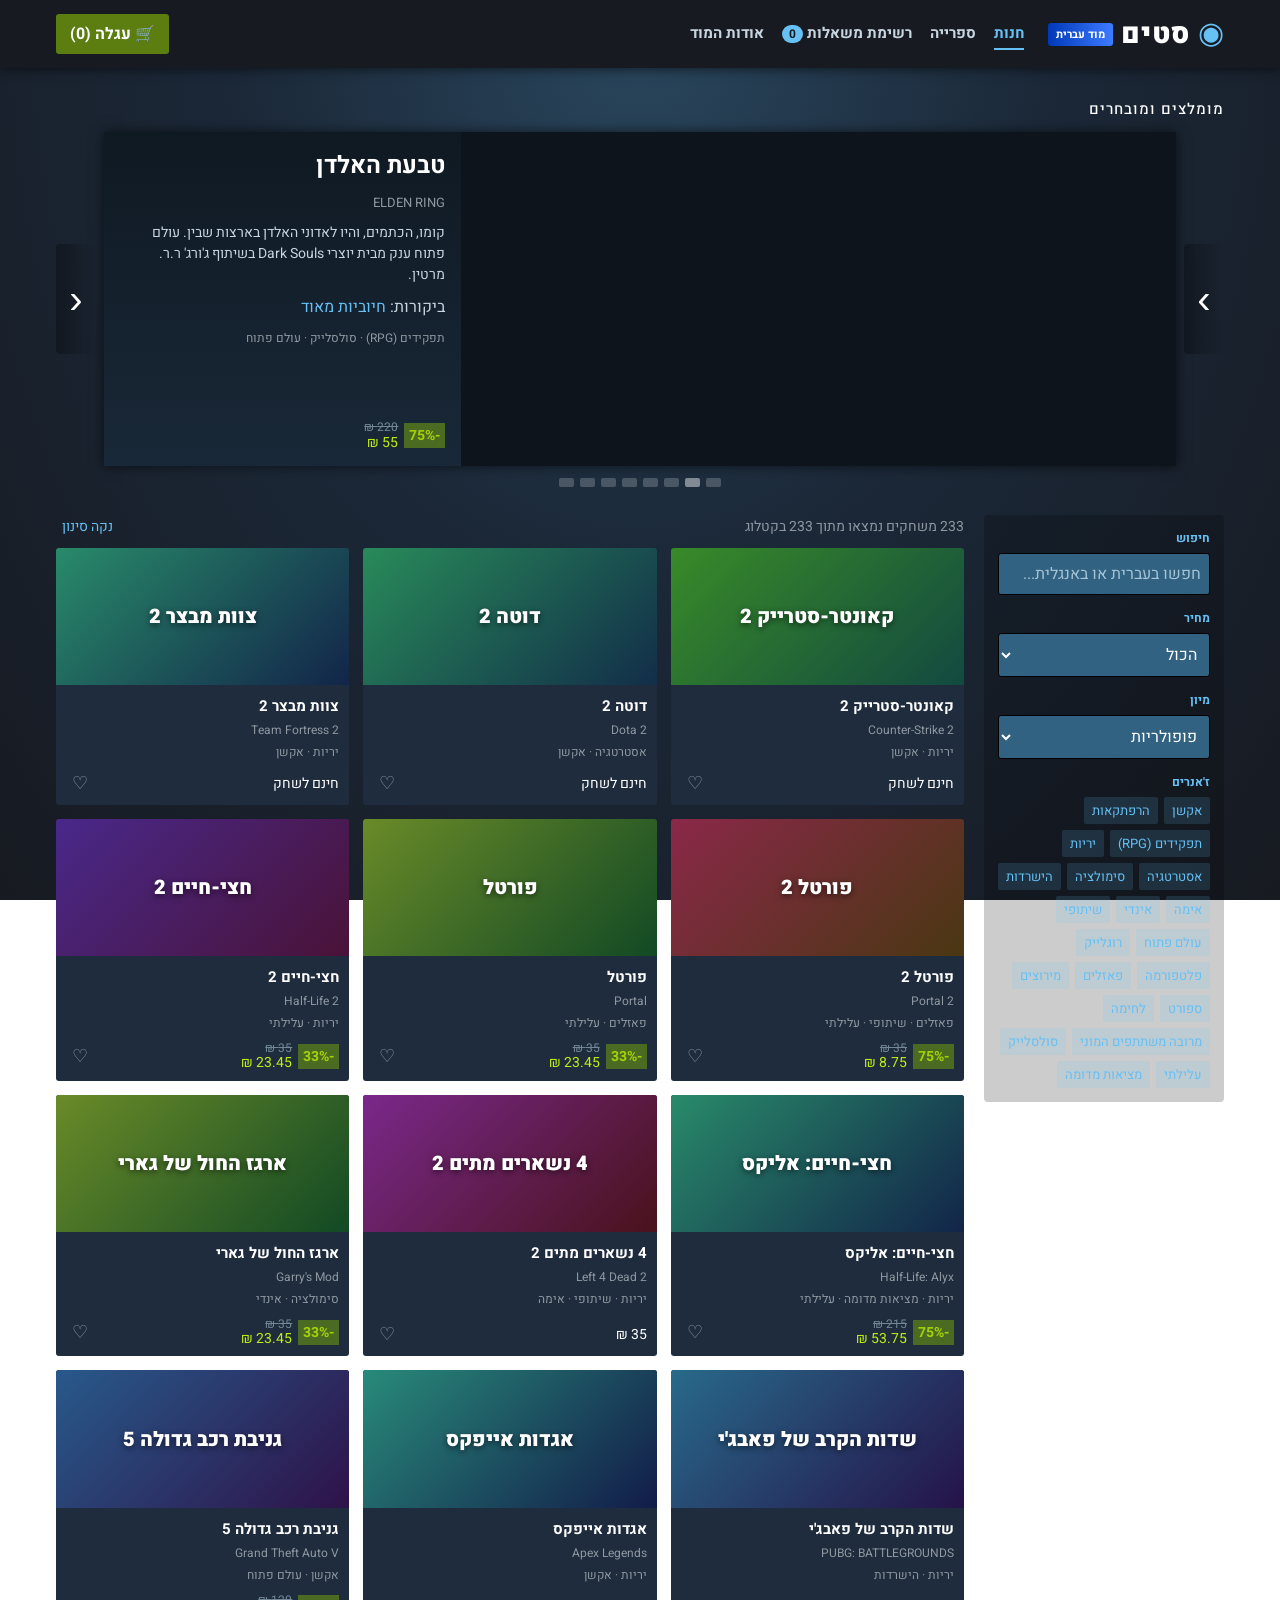
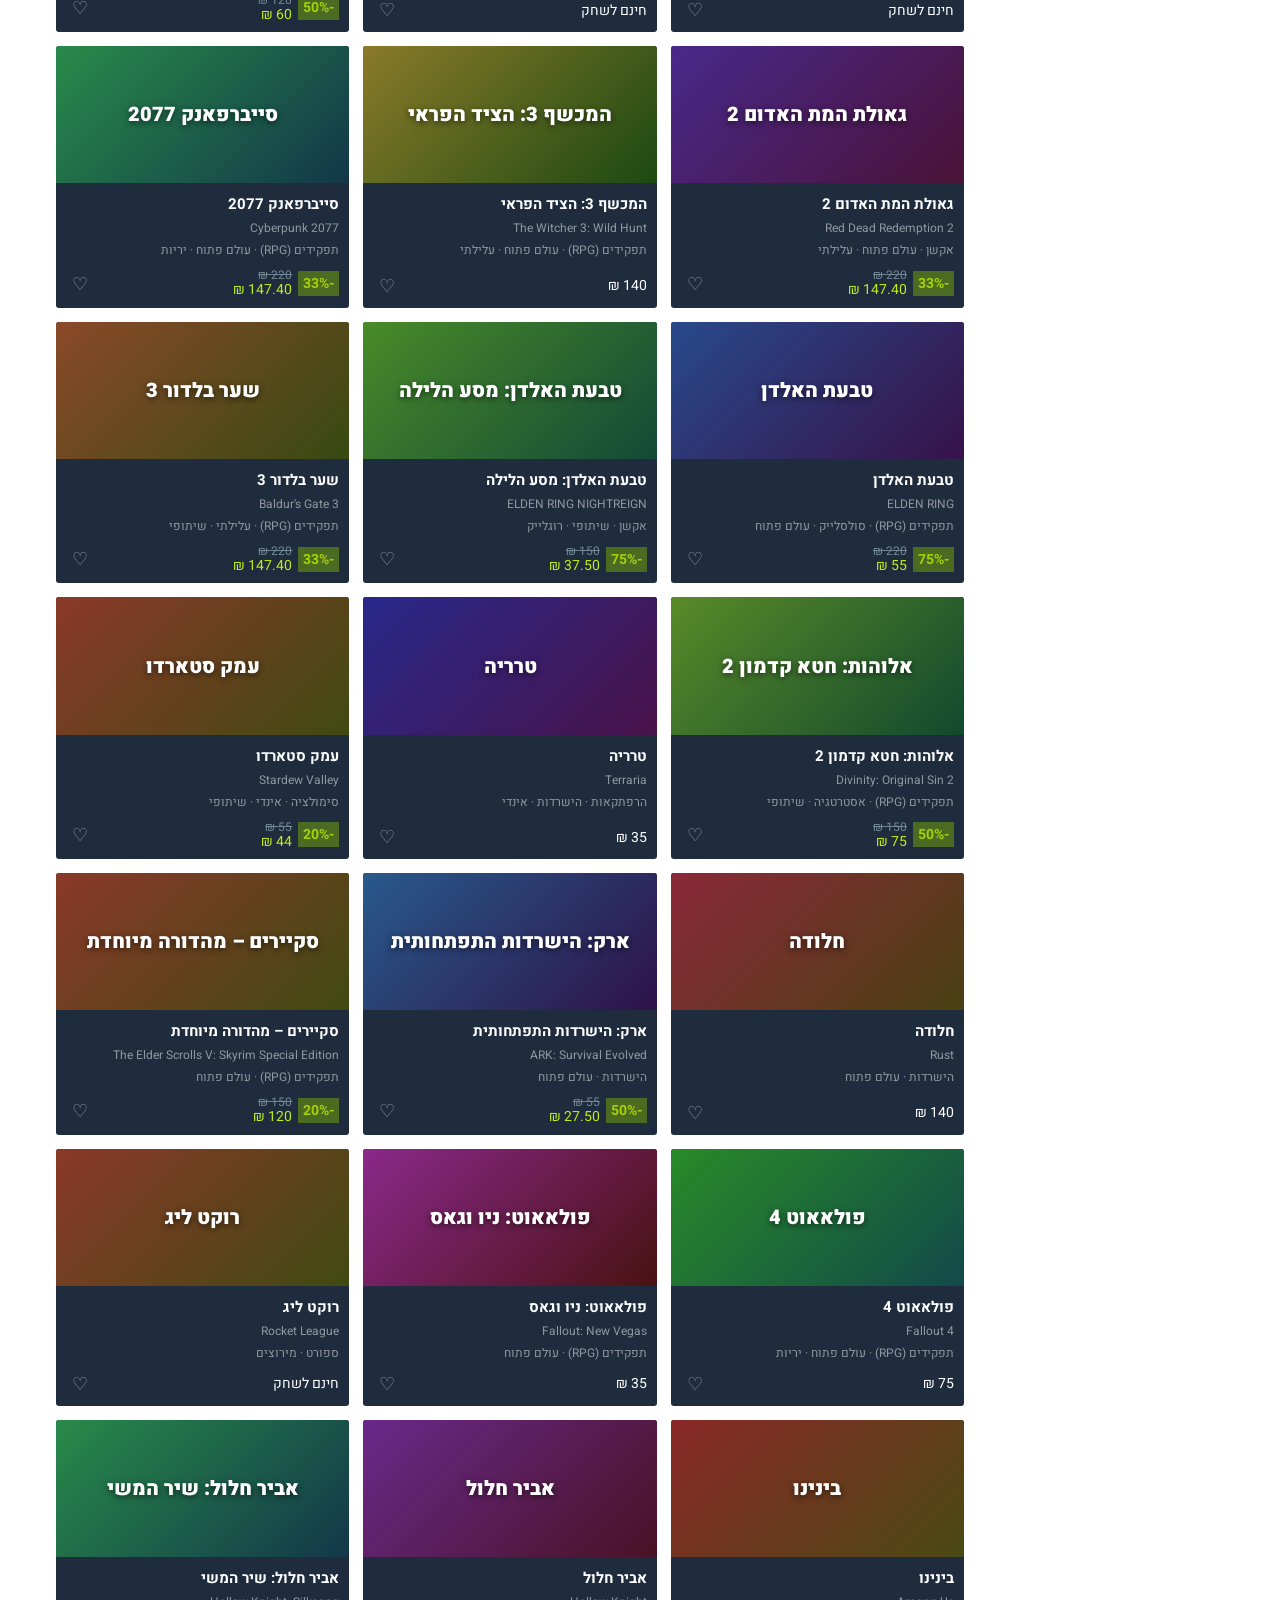
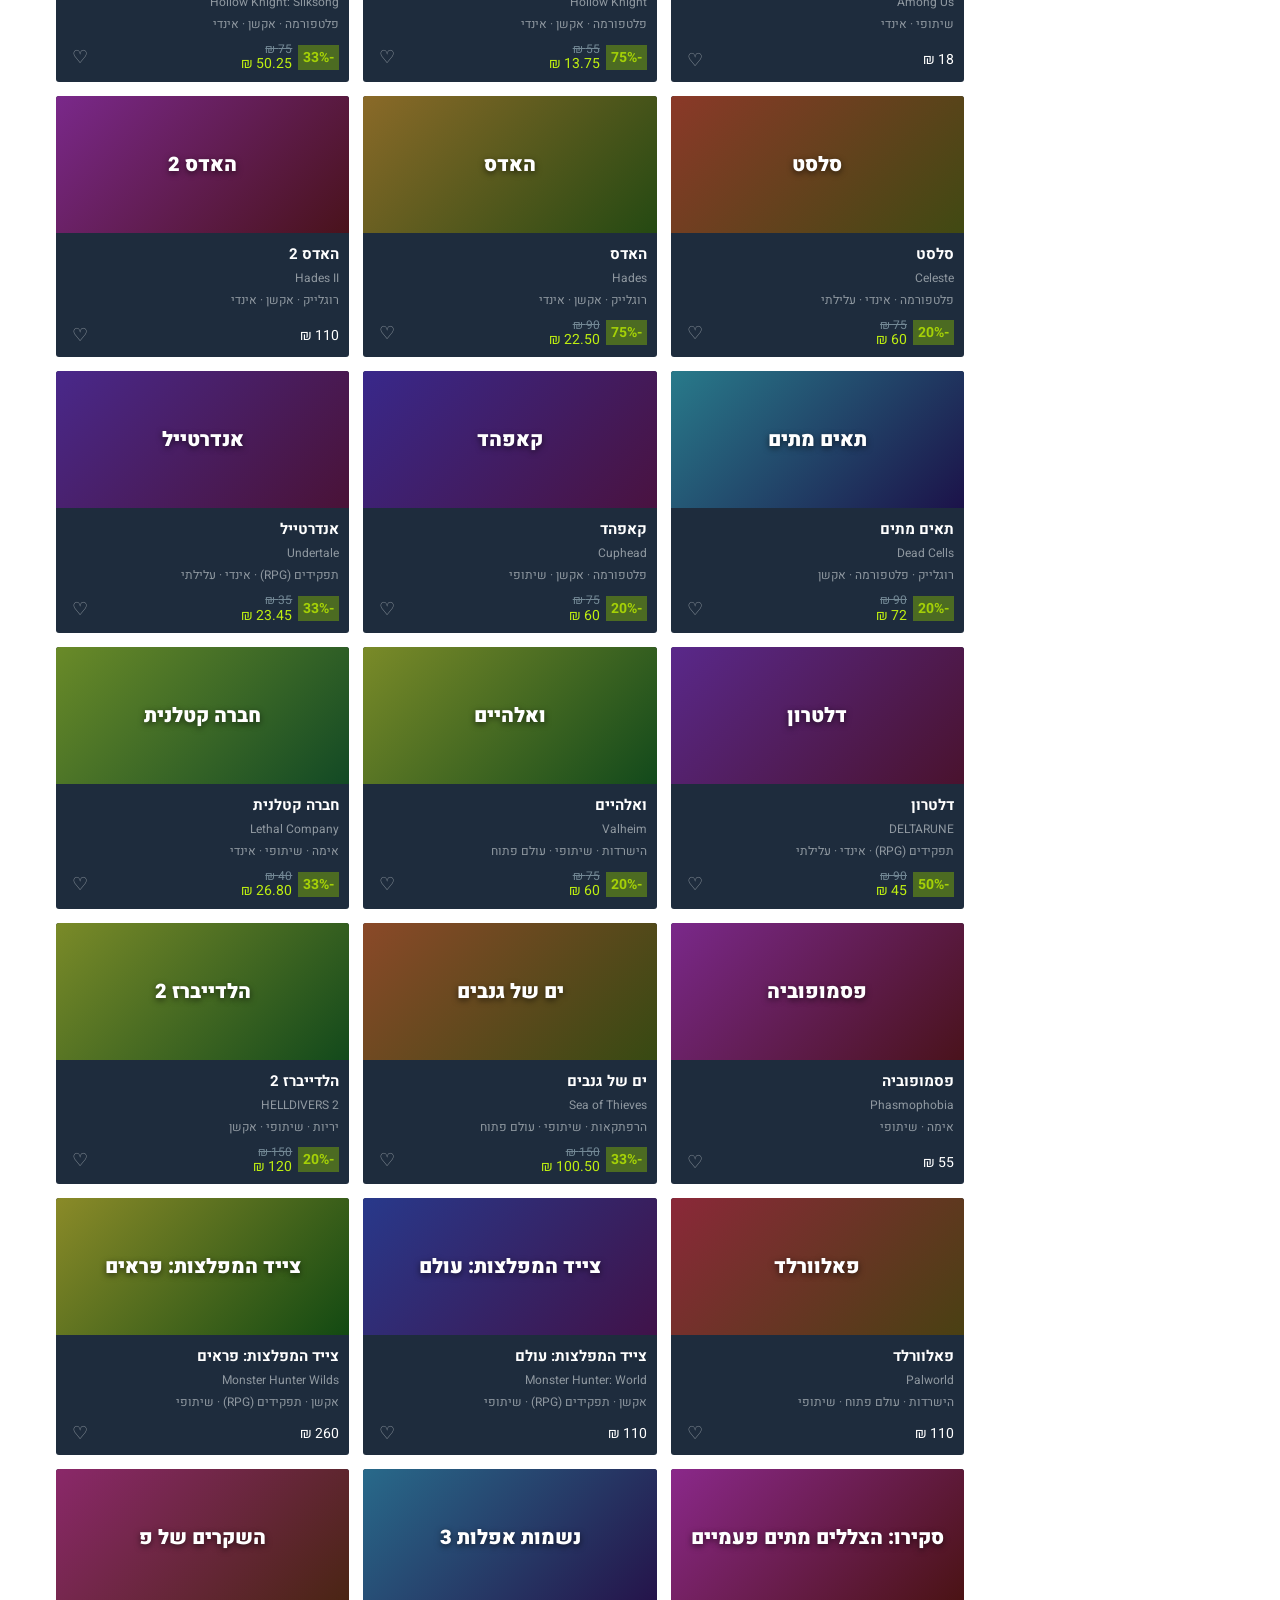
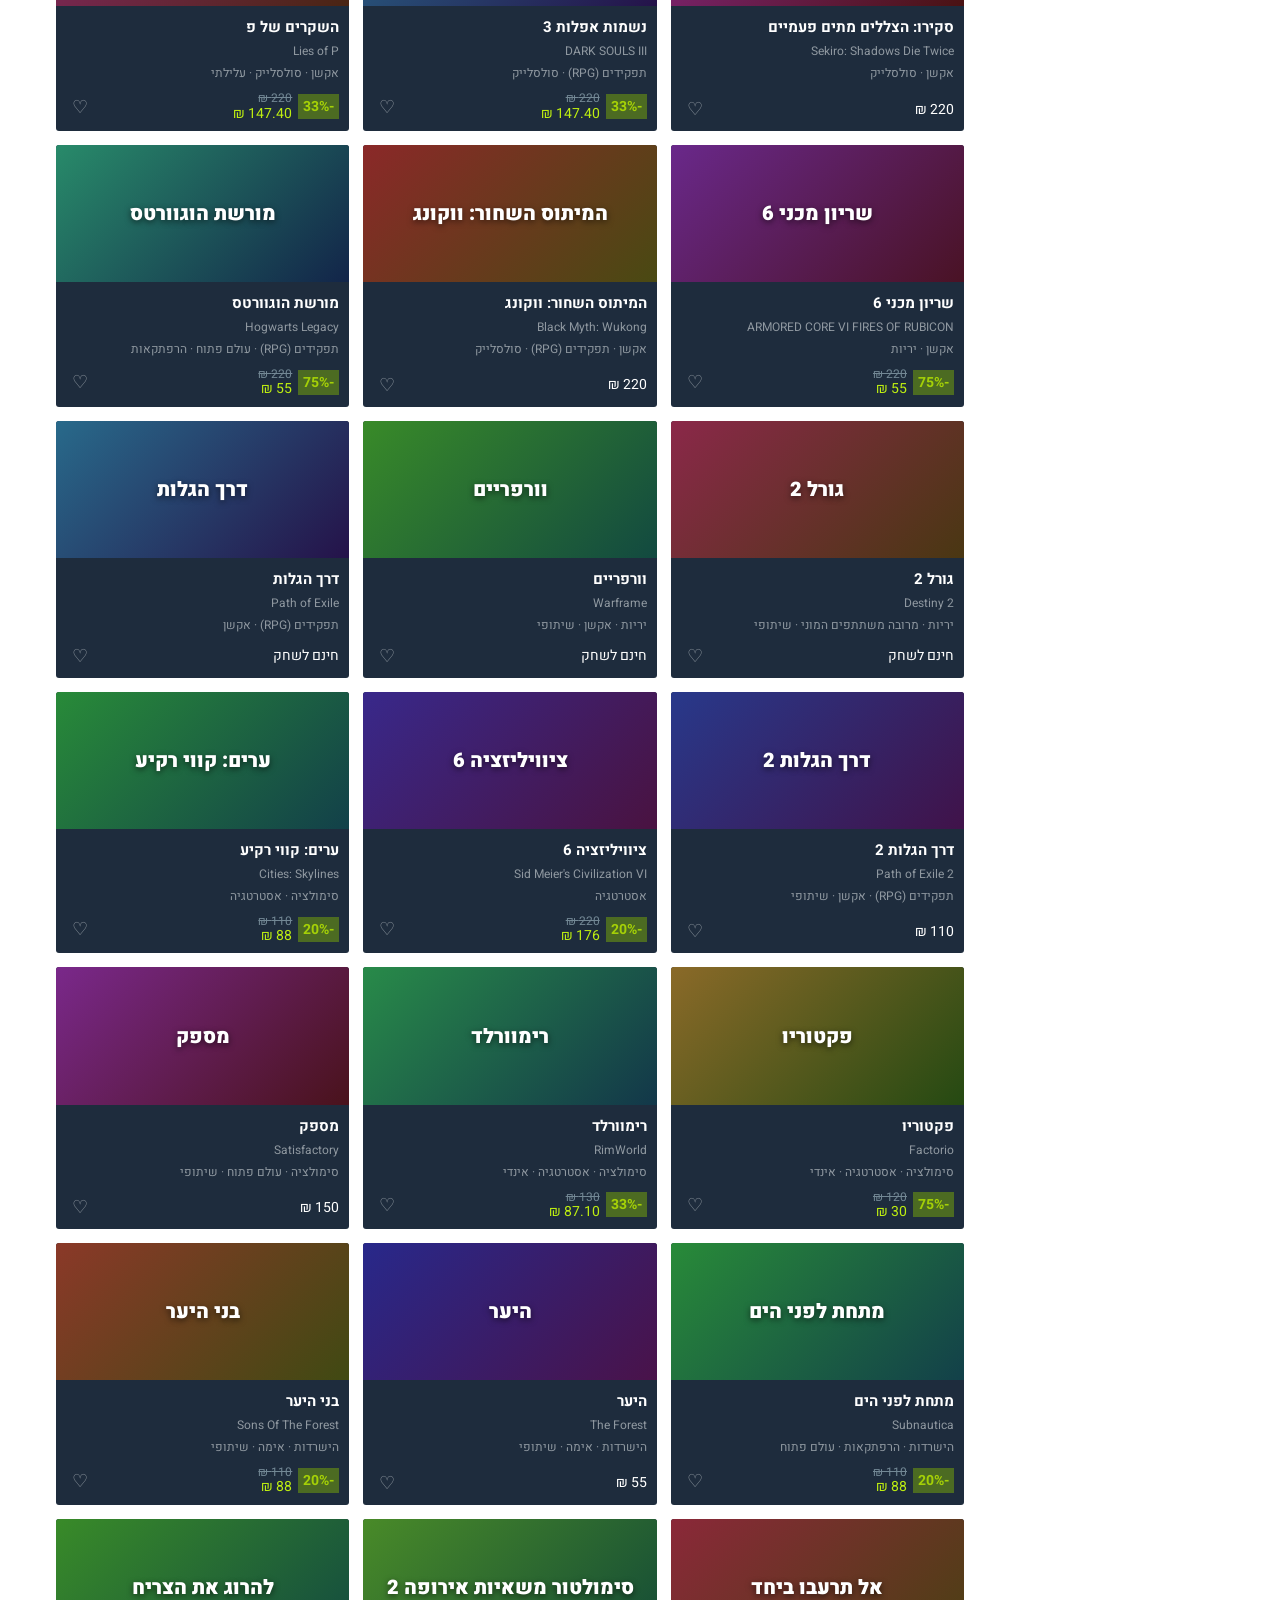
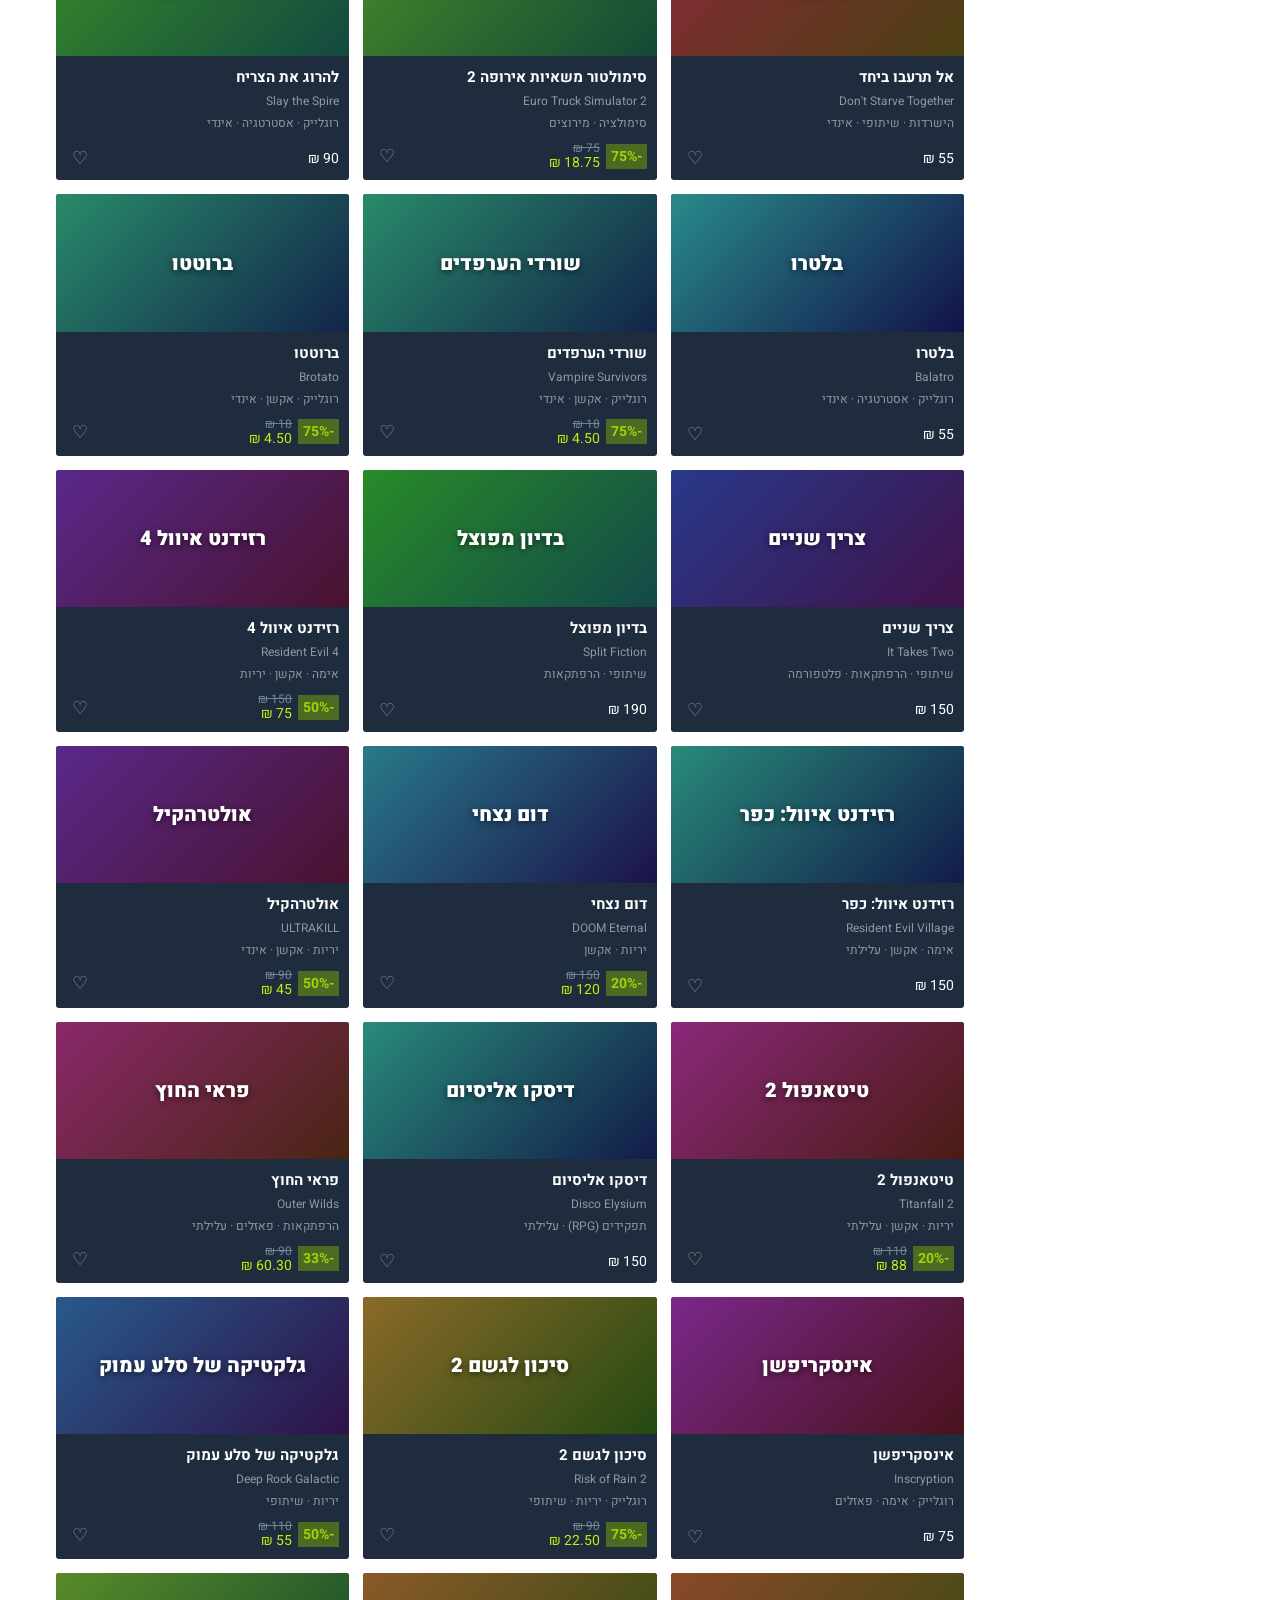
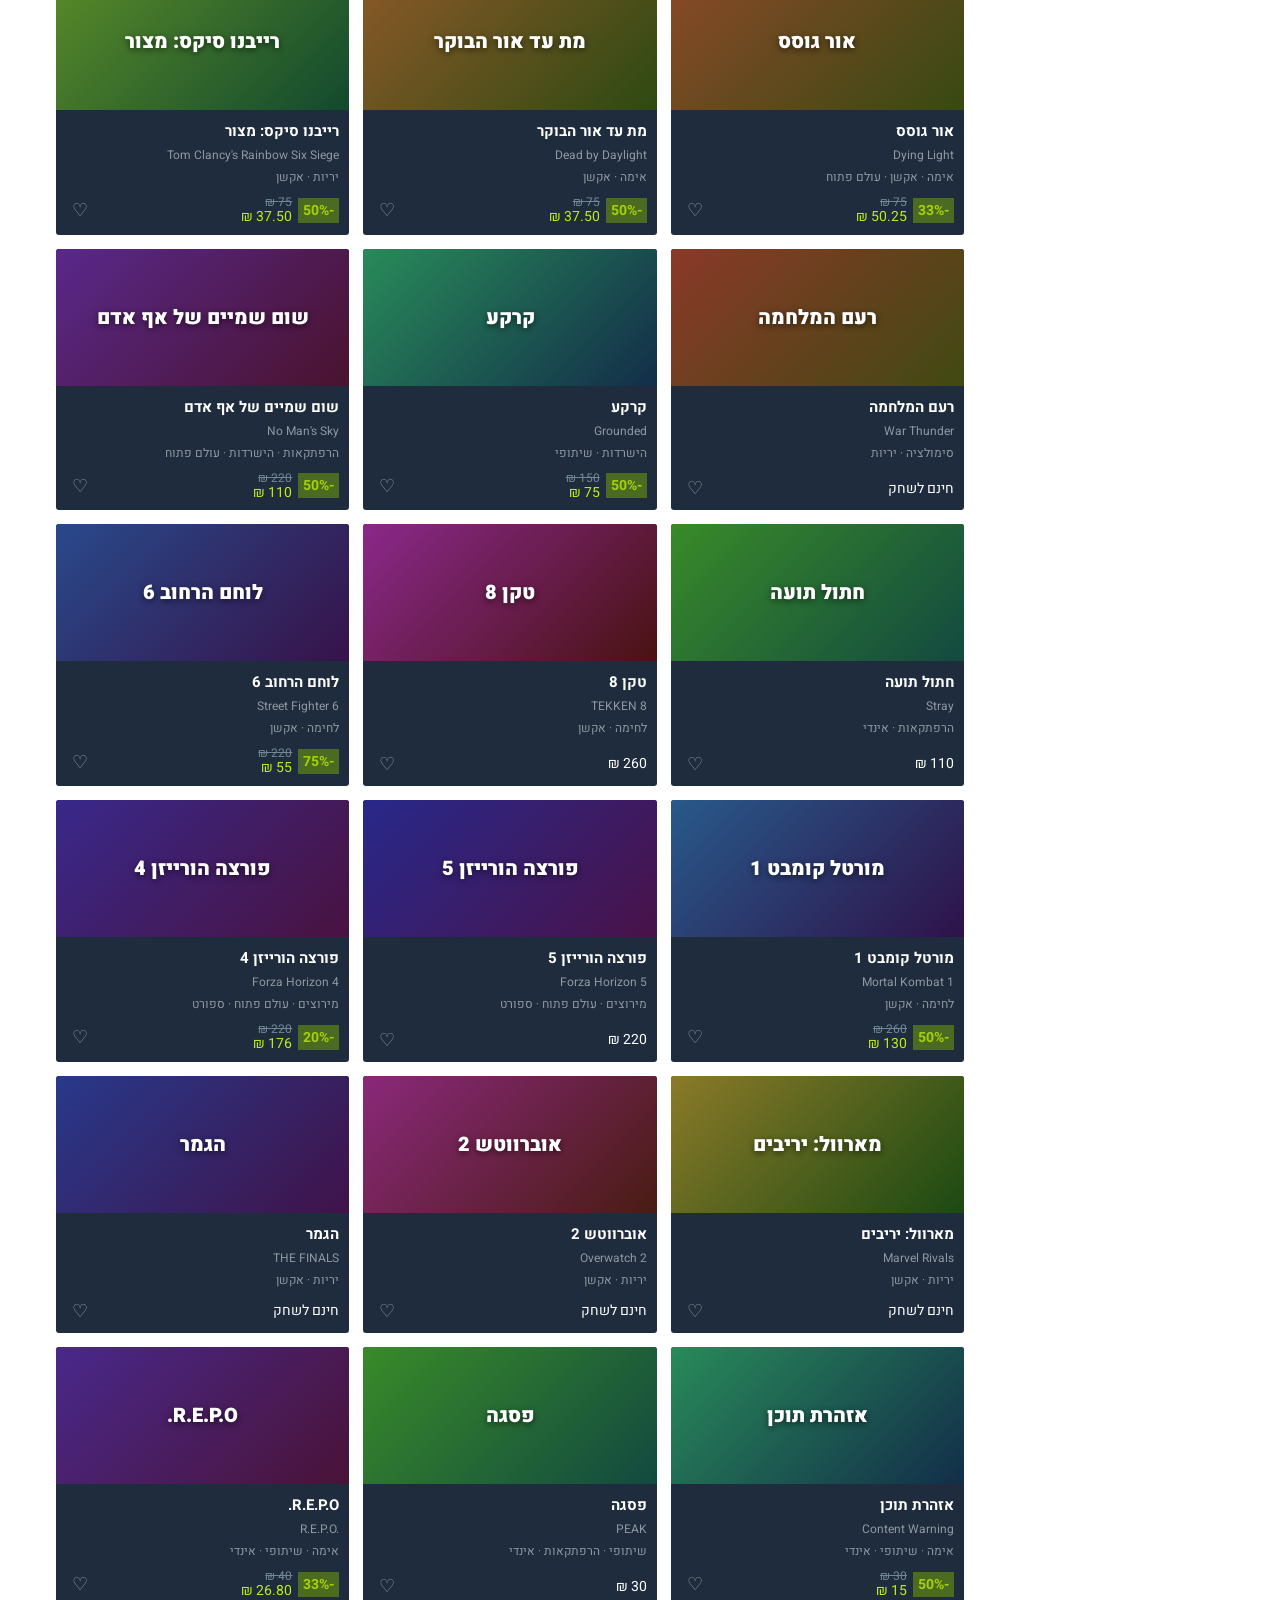
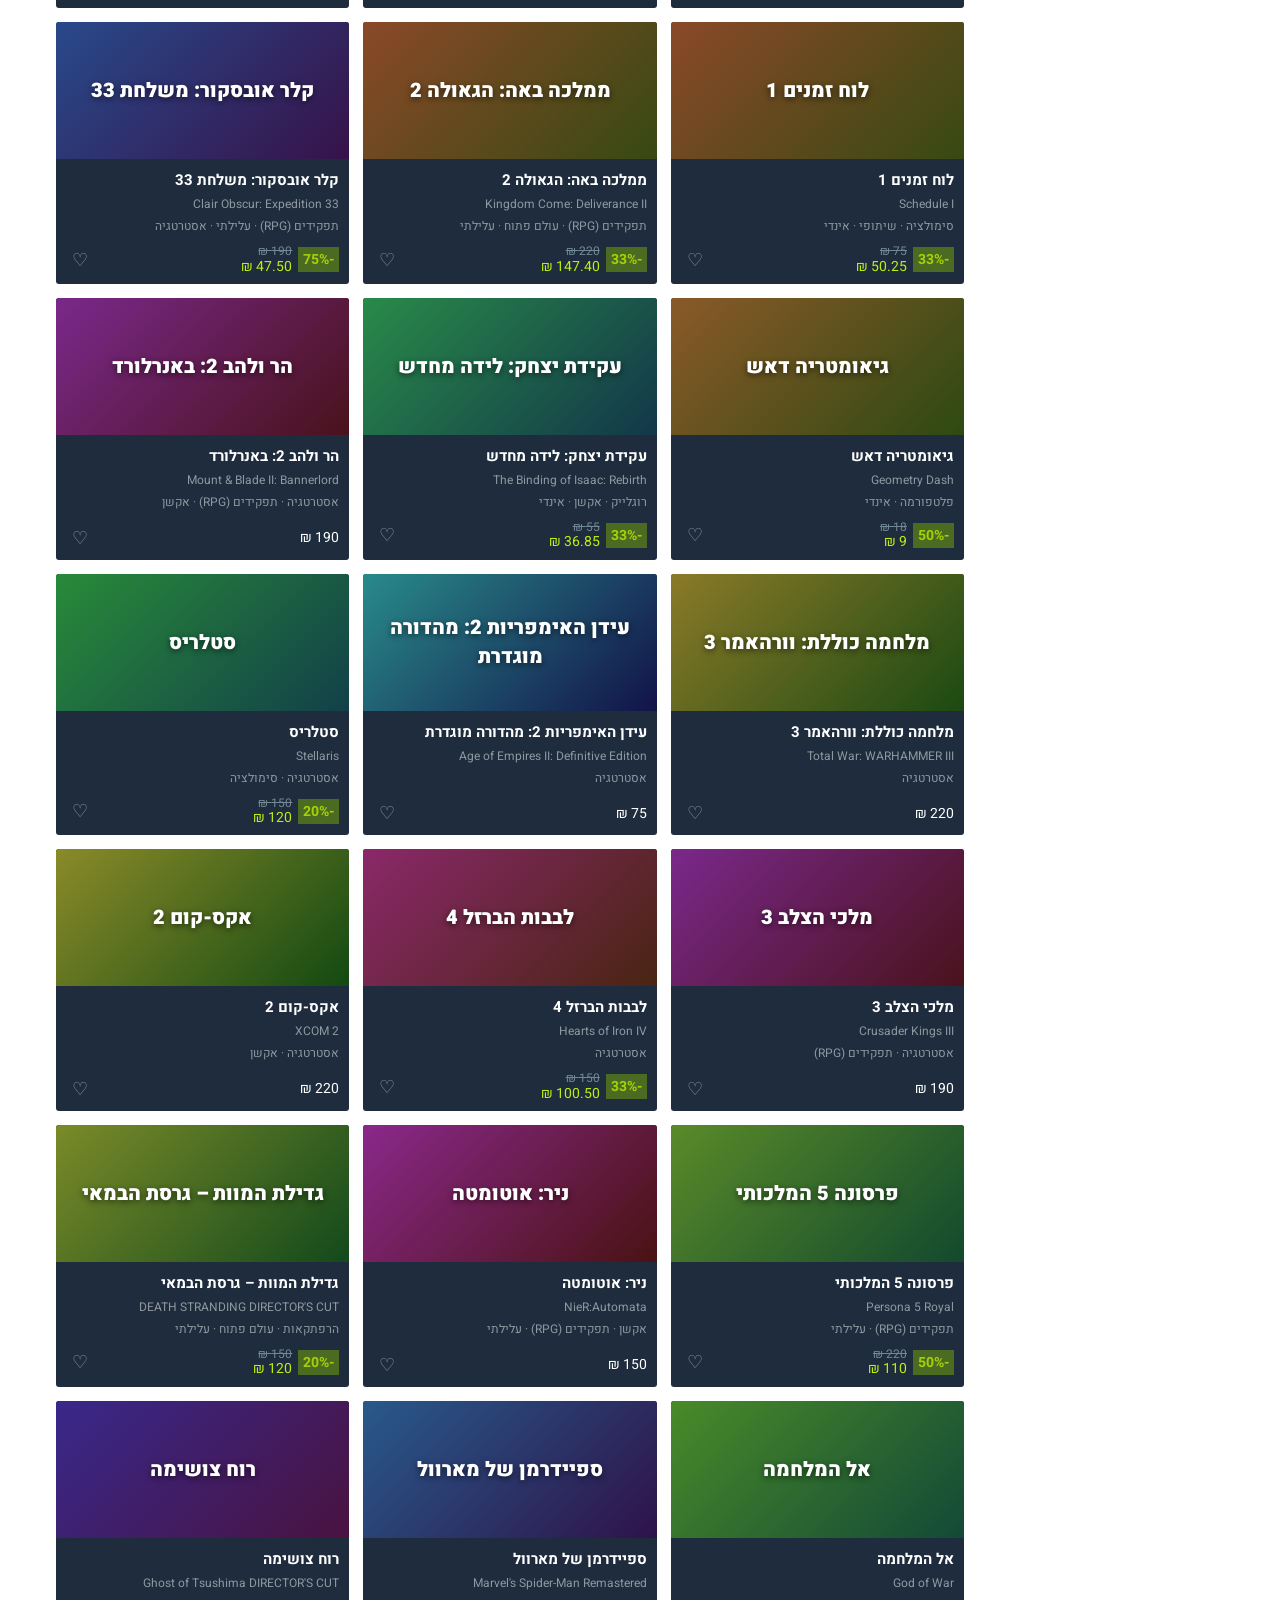
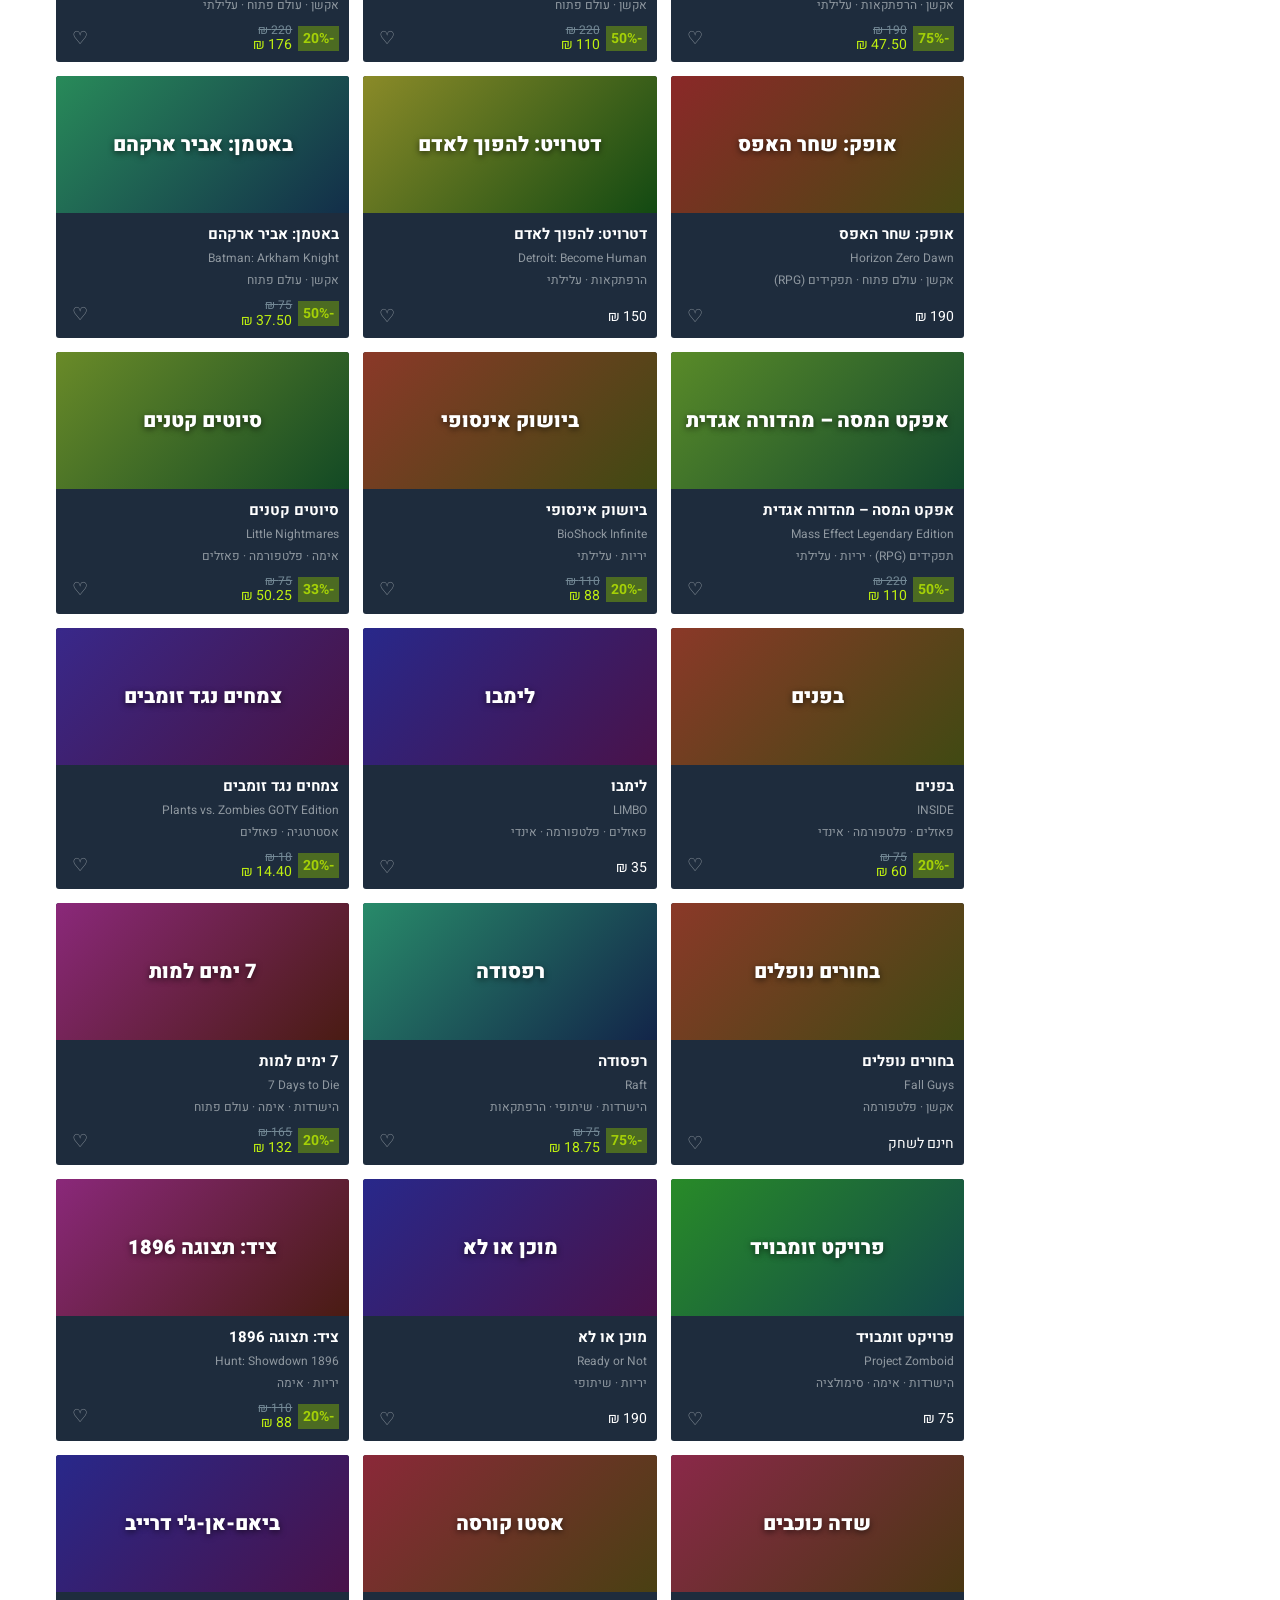
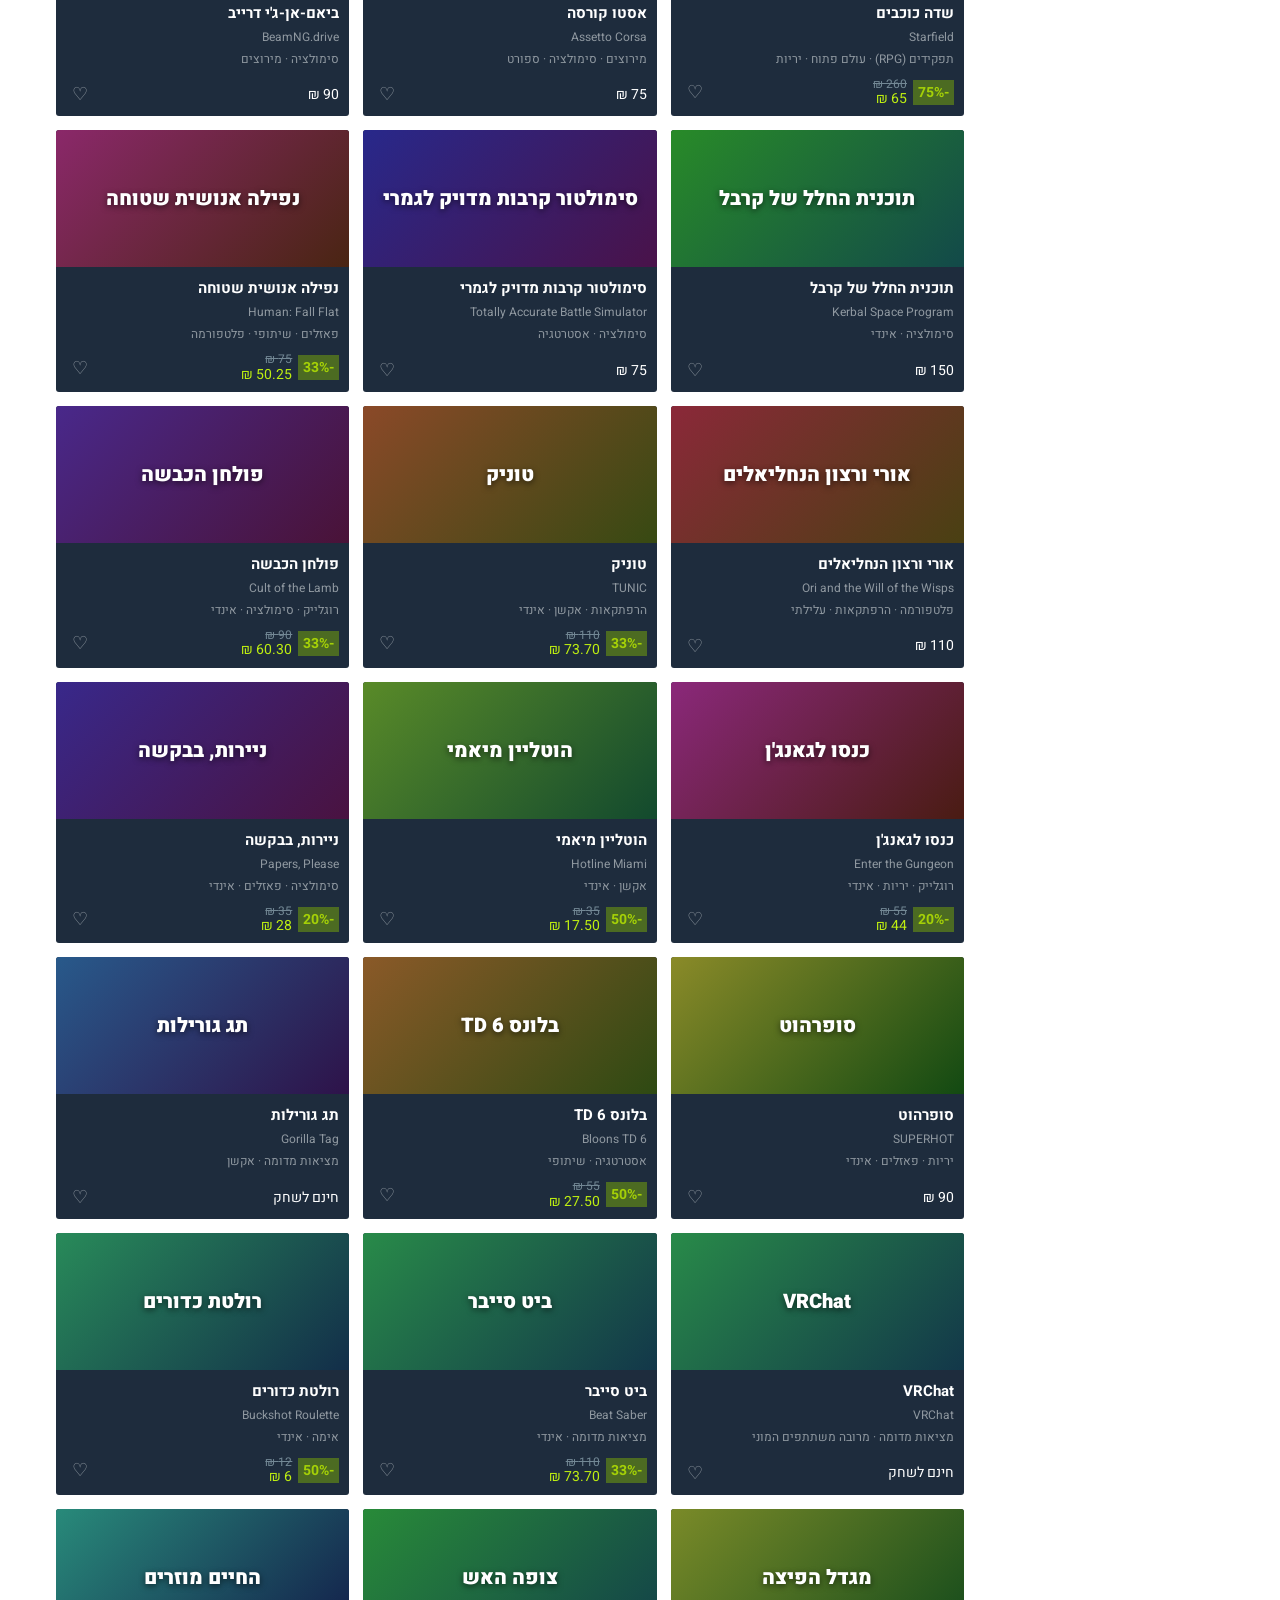
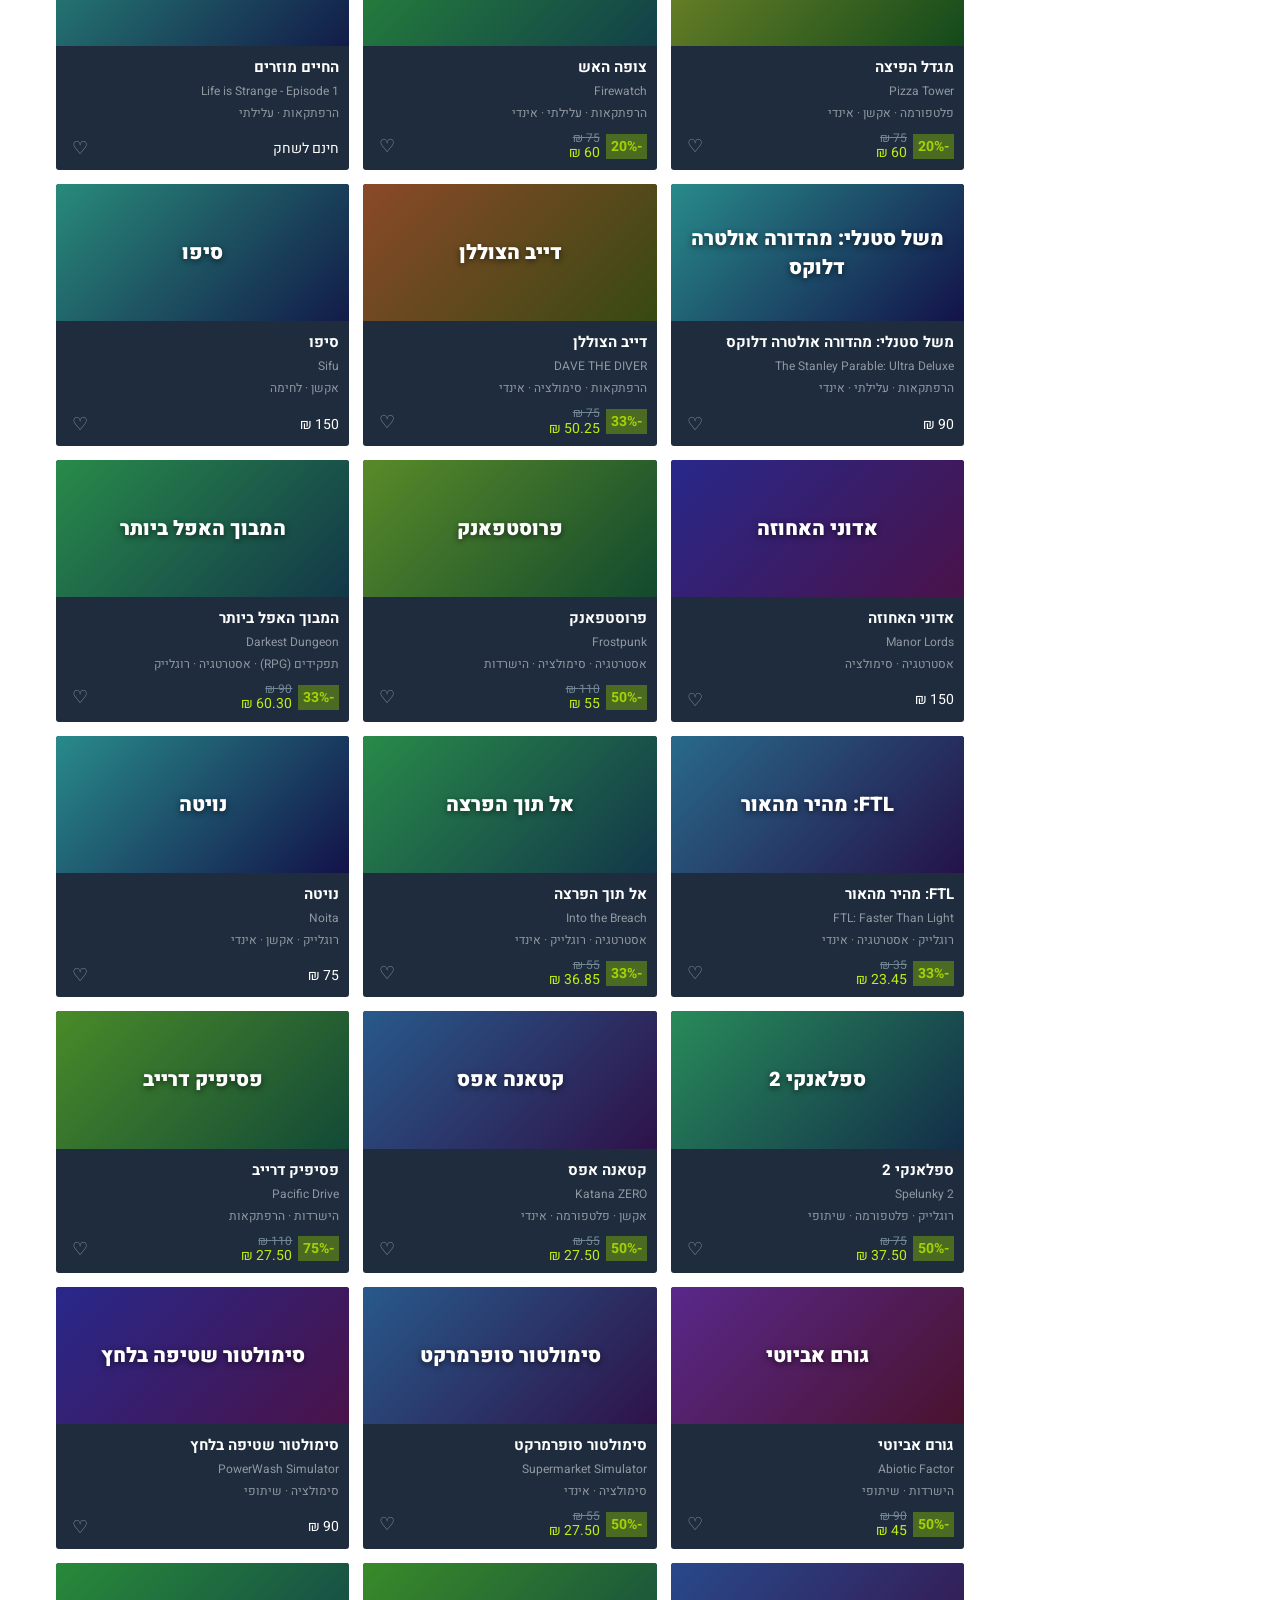
==== commit 2f5970c6: "Add in-game Hebrew translation search (Steam Workshop and web) to every game Co-Authored-By: Claude " ====
--- a/steam/index.html
+++ b/steam/index.html
@@ -93,6 +93,7 @@
         <div class="about">
             <p><strong>סטים בעברית</strong> הוא מוד מעריצים לא רשמי שמתרגם את חנות Steam לעברית – שמות משחקים, תיאורים, ז'אנרים וממשק מלא מימין לשמאל.</p>
             <p>הקטלוג כולל את המשחקים הפופולריים ביותר. לכל משחק אחר יש קישור לחיפוש ישיר בכל חנות Steam.</p>
+            <p>המוד מתרגם את החנות, לא את המשחקים עצמם. בדף של כל משחק יש כפתור לחיפוש מוד תרגום לעברית בסדנת Steam ובאינטרנט.</p>
             <p>המחירים משוערים בלבד ומיועדים להמחשה. רכישה אמיתית מתבצעת רק בדף המשחק ב-Steam.</p>
             <p class="muted">אין קשר ל-Valve Corporation. Steam והלוגואים של המשחקים הם סימנים מסחריים של בעליהם.</p>
         </div>
--- a/steam/style.css
+++ b/steam/style.css
@@ -332,6 +332,18 @@
 .btn-blue { background: rgba(103, 193, 245, .2); color: var(--accent); }
 .btn-blue:hover { background: var(--accent); color: #fff; }
 
+.he-box {
+    grid-column: 1 / -1;
+    background: rgba(0, 56, 184, .18);
+    border-right: 4px solid #3d7bff;
+    padding: 16px;
+    border-radius: 4px;
+}
+.he-box h4 { margin: 0 0 6px; color: #fff; font-size: 17px; }
+.he-box p { margin: 6px 0; line-height: 1.6; }
+.he-actions { display: flex; gap: 8px; flex-wrap: wrap; margin: 10px 0; }
+.small { font-size: 12px; }
+
 /* ---------- עגלה ---------- */
 .cart {
     position: fixed;
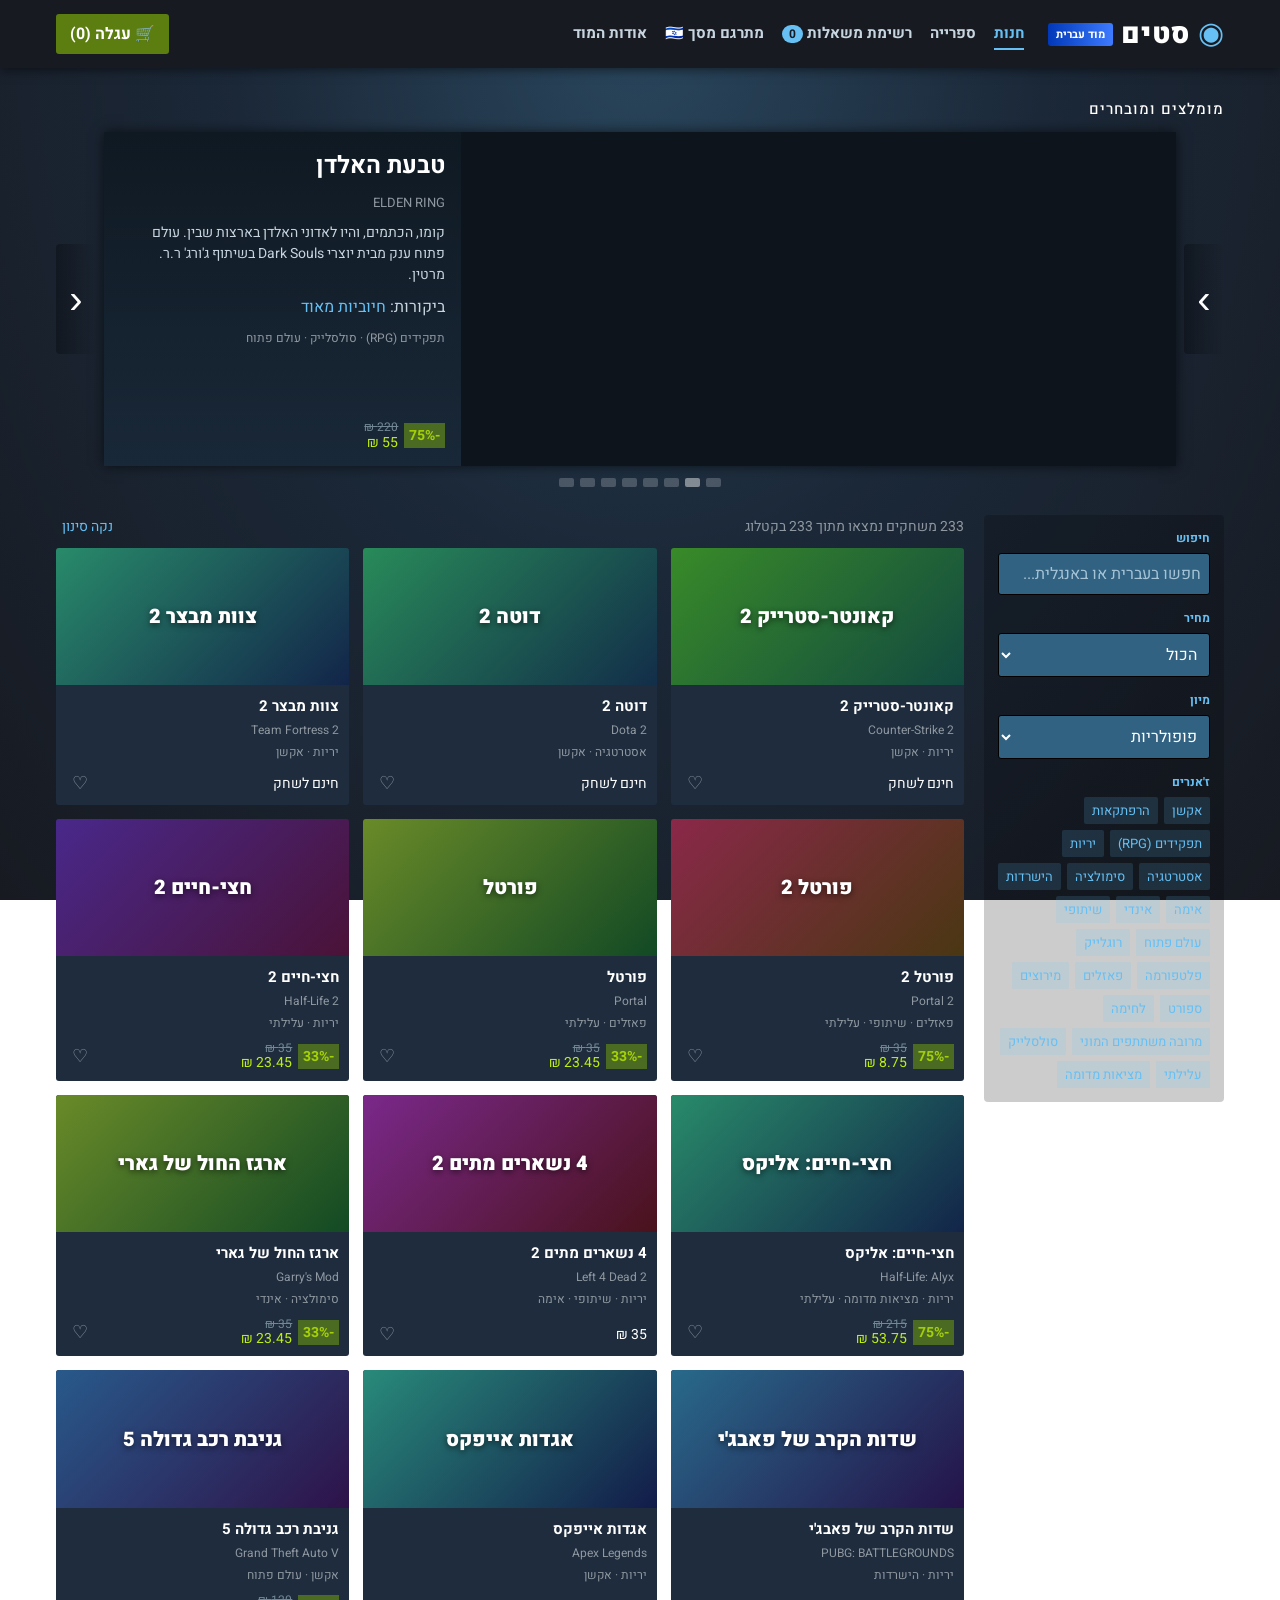
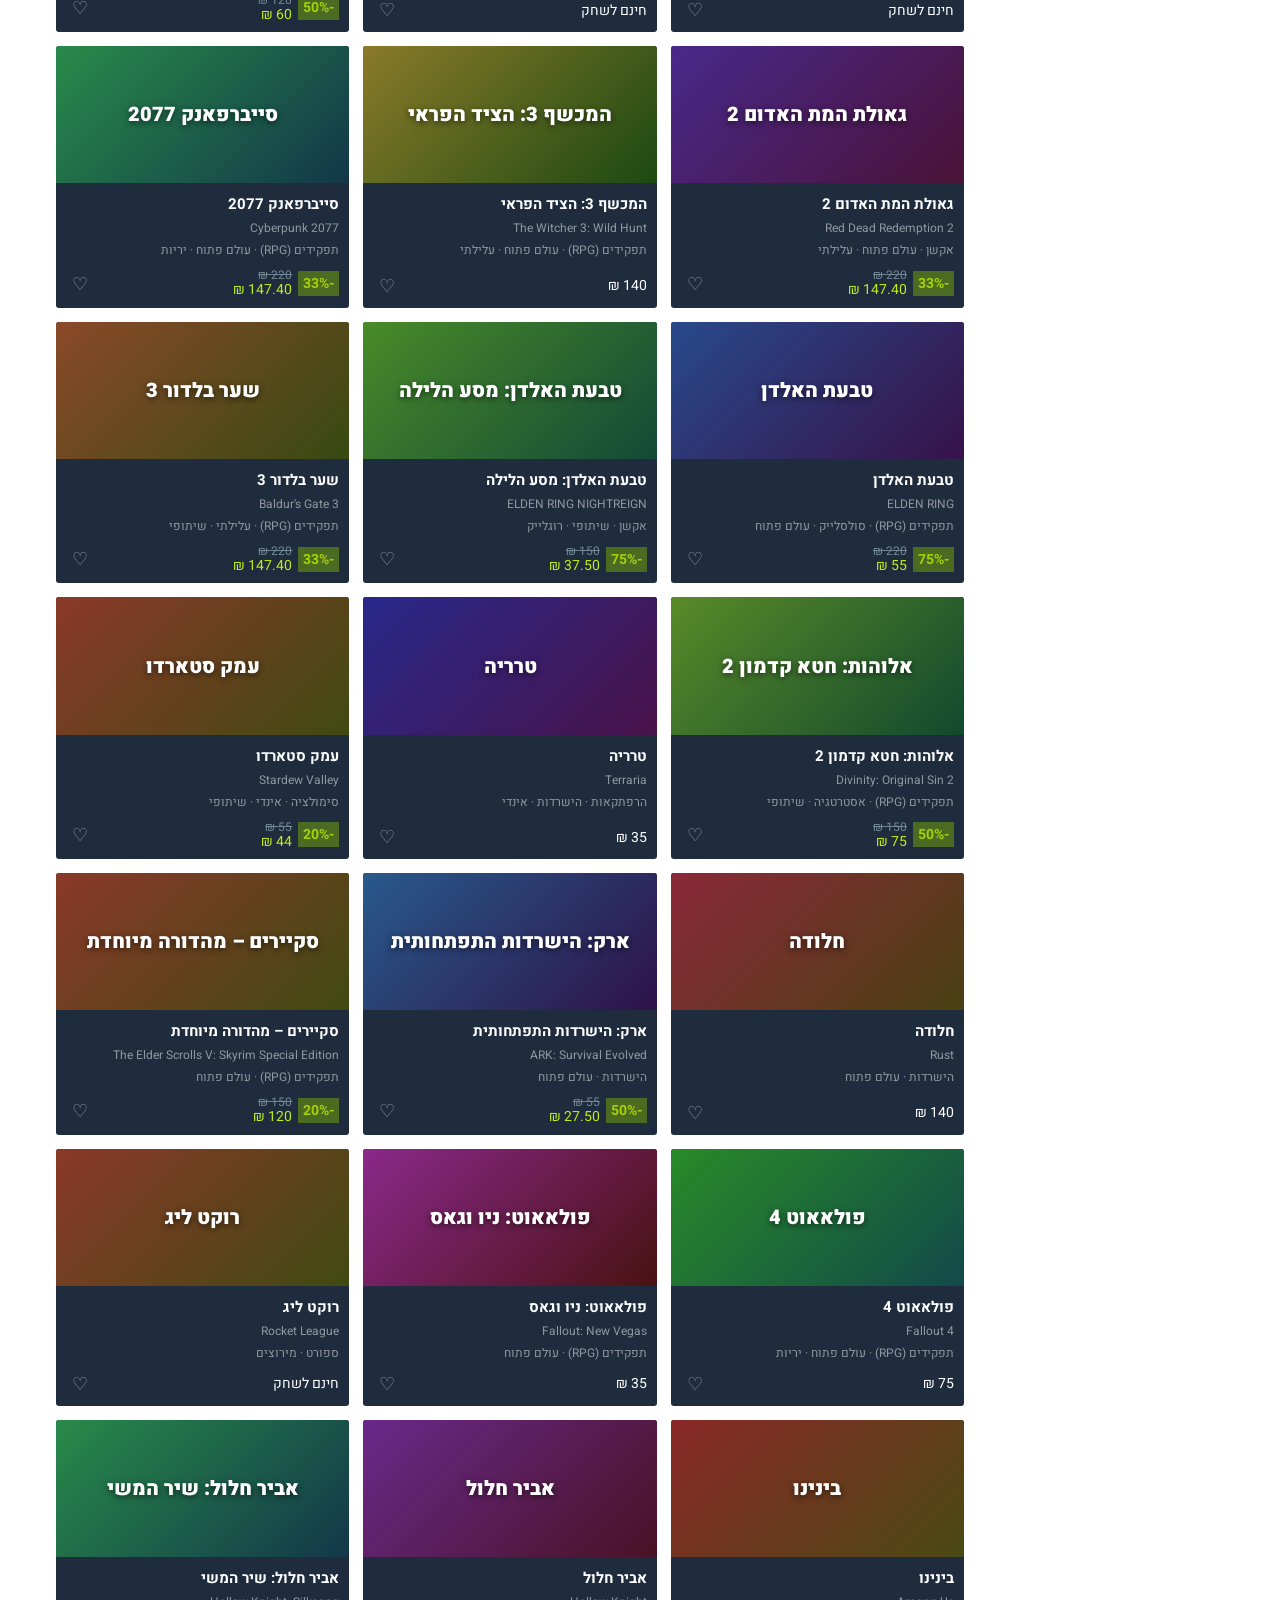
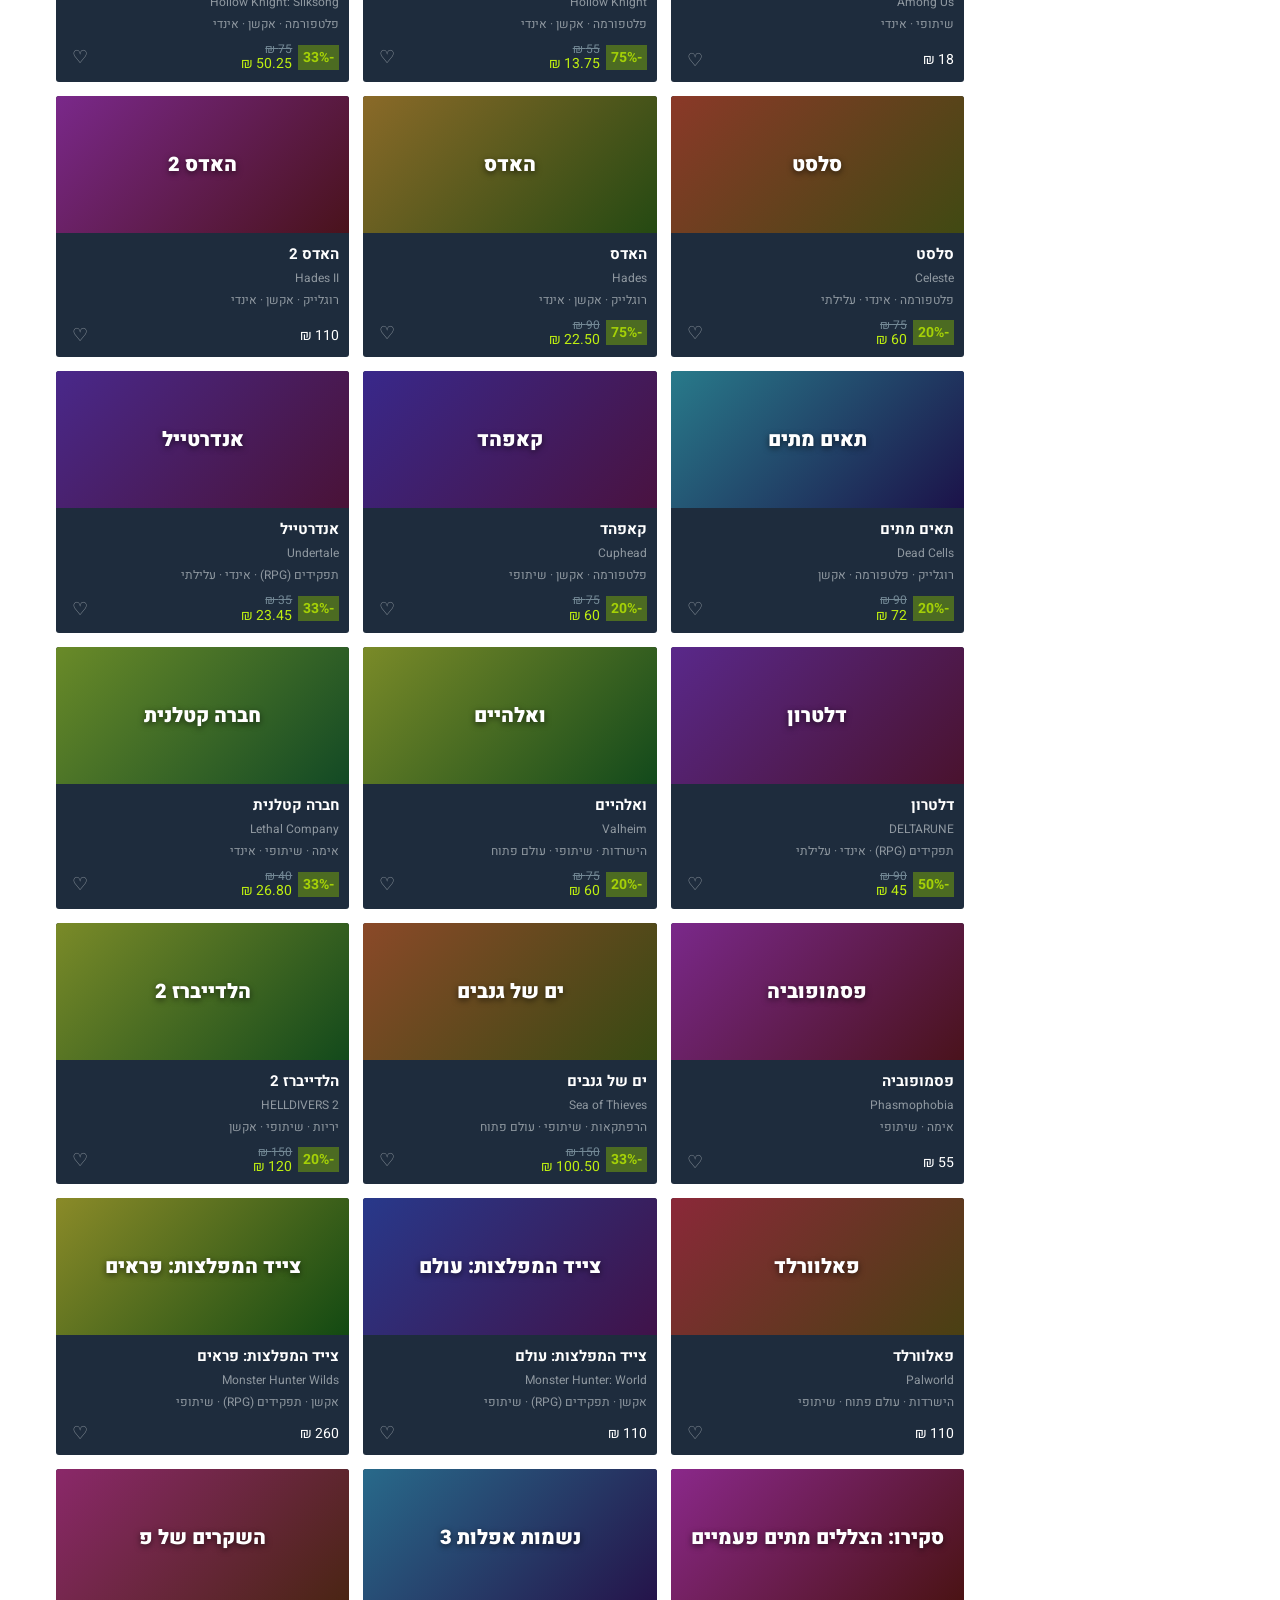
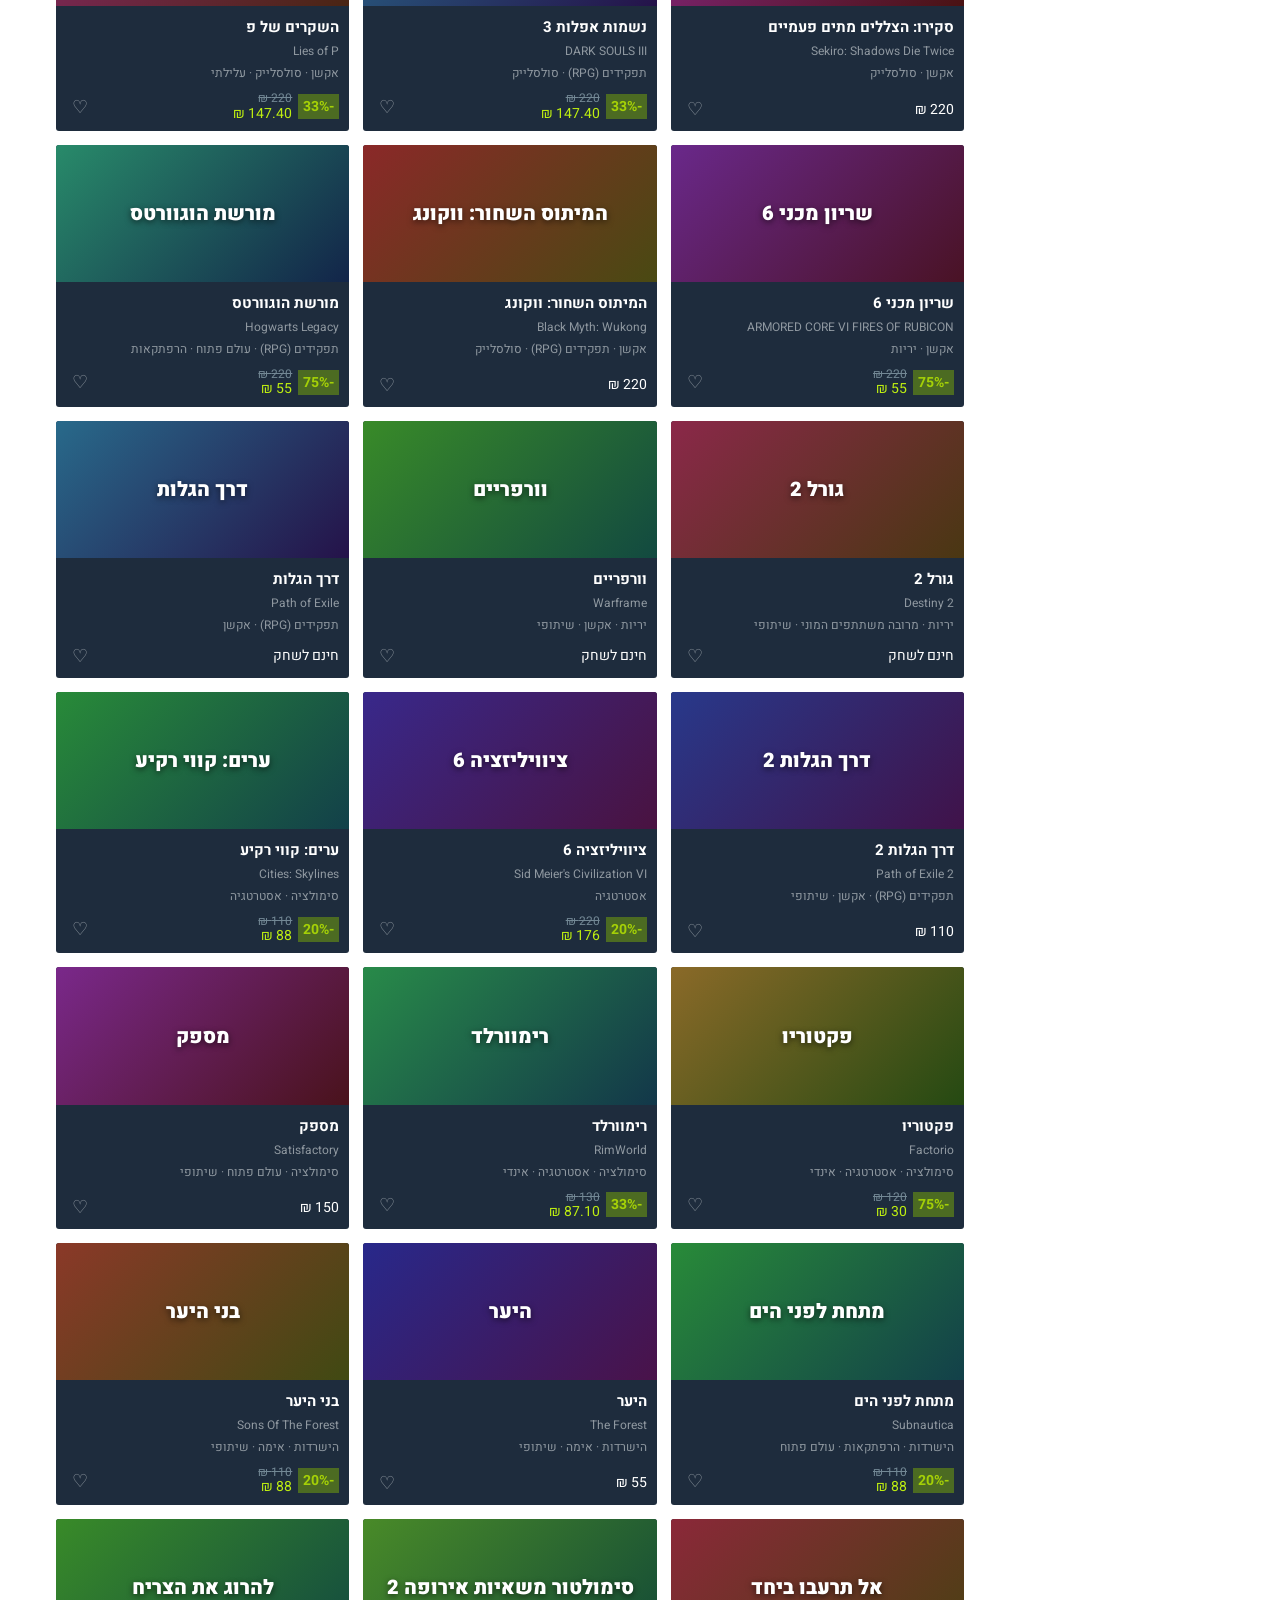
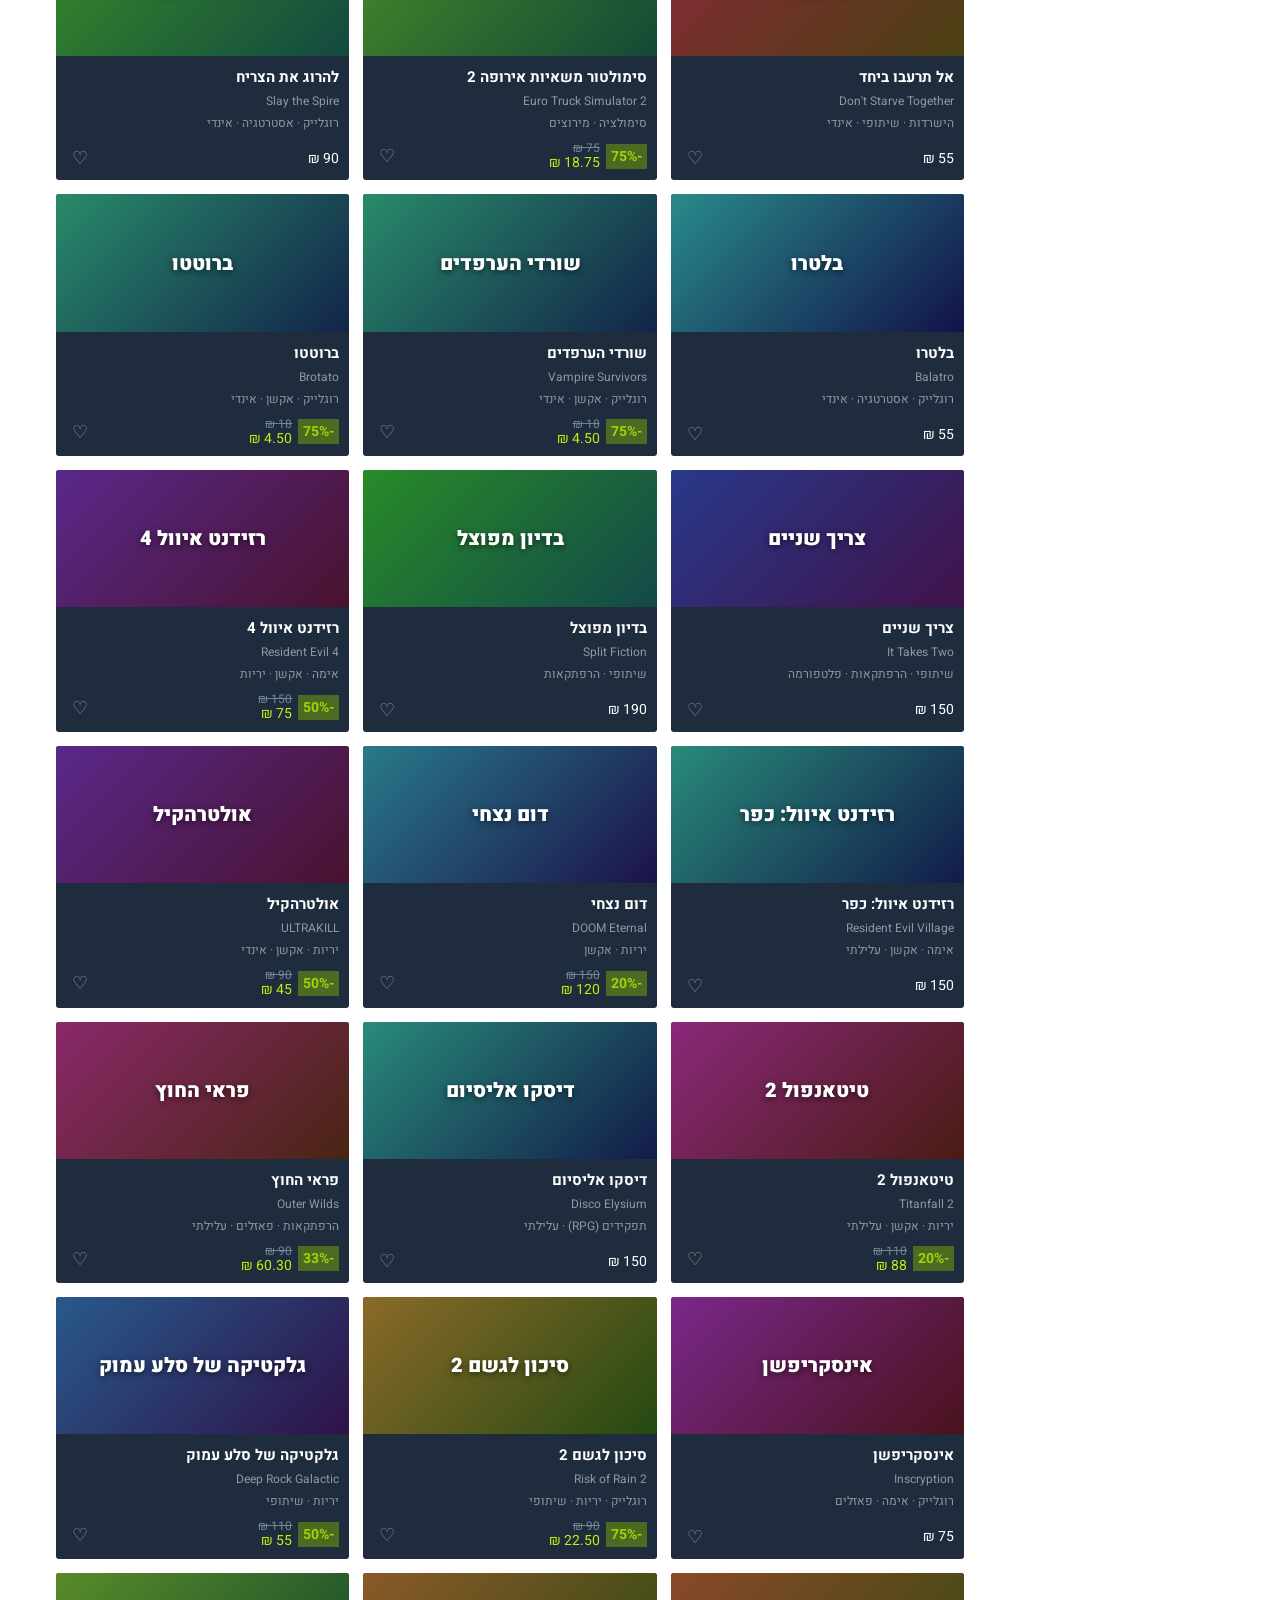
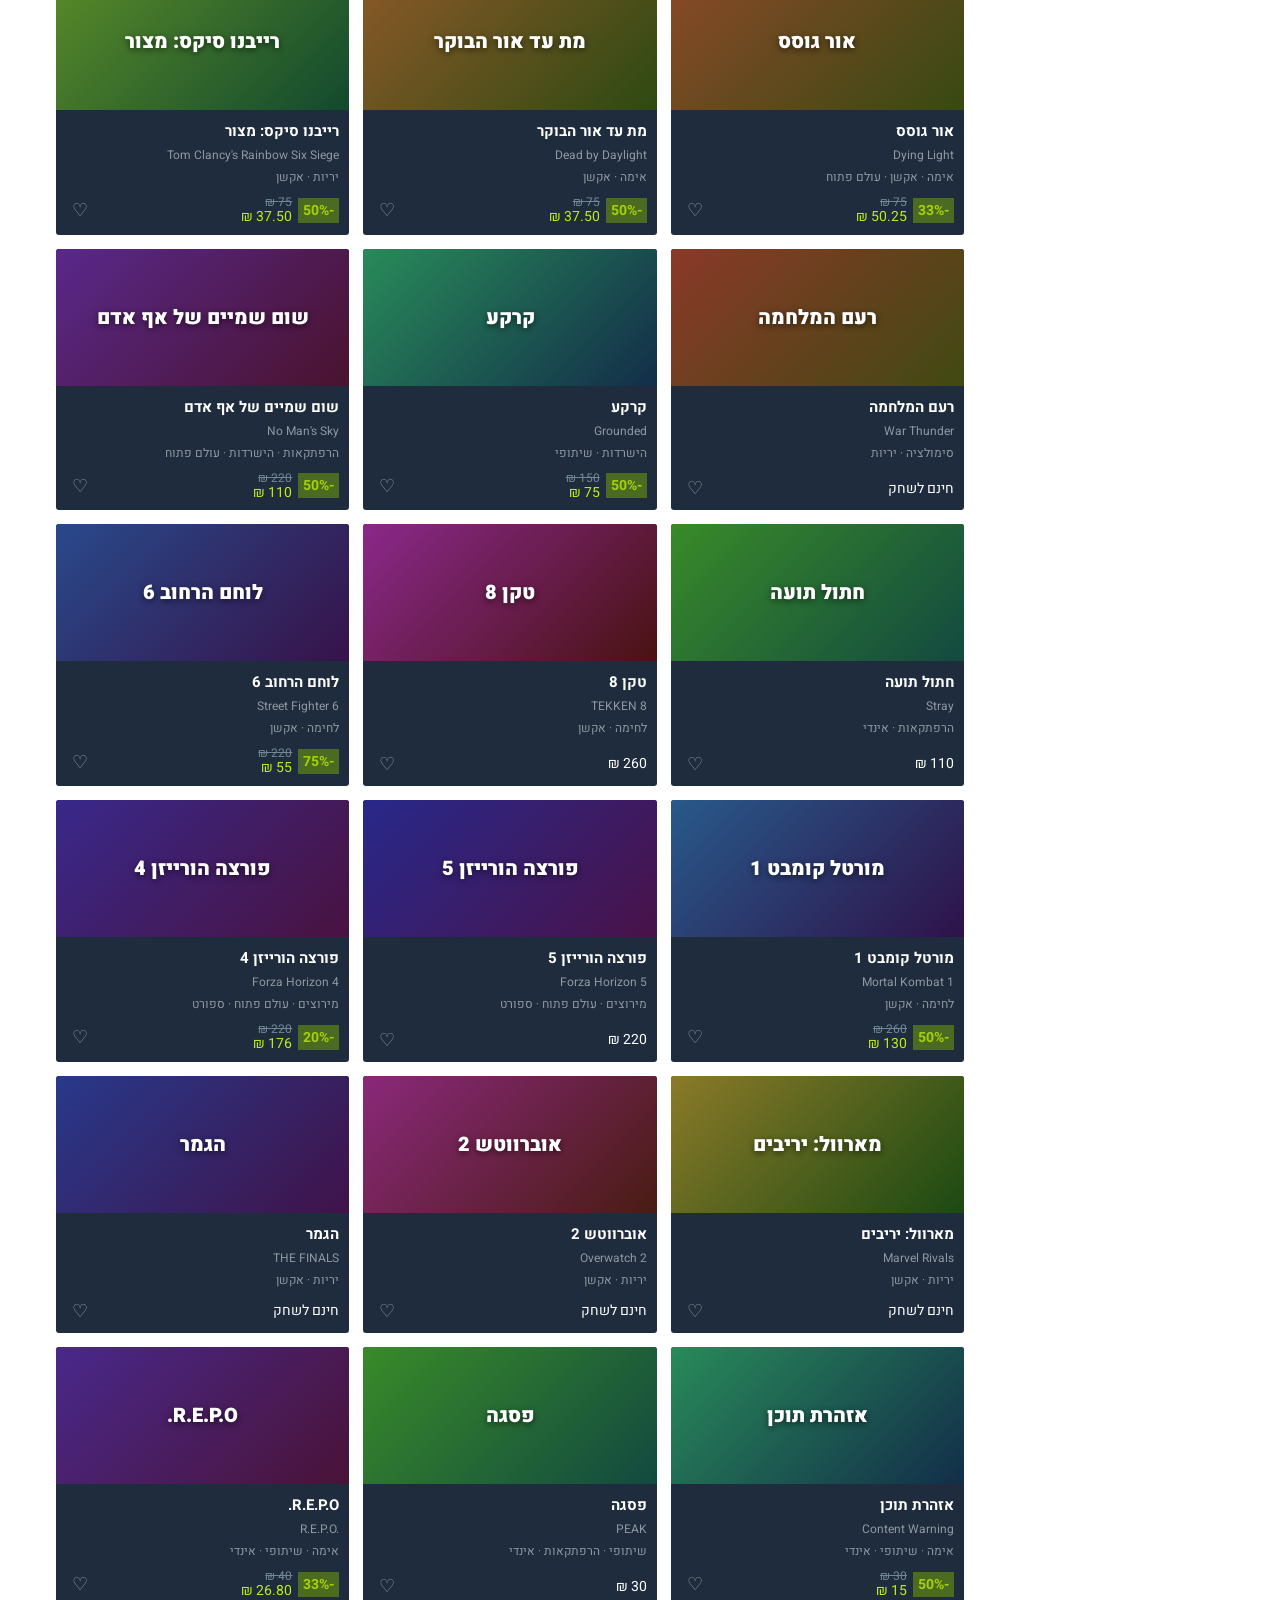
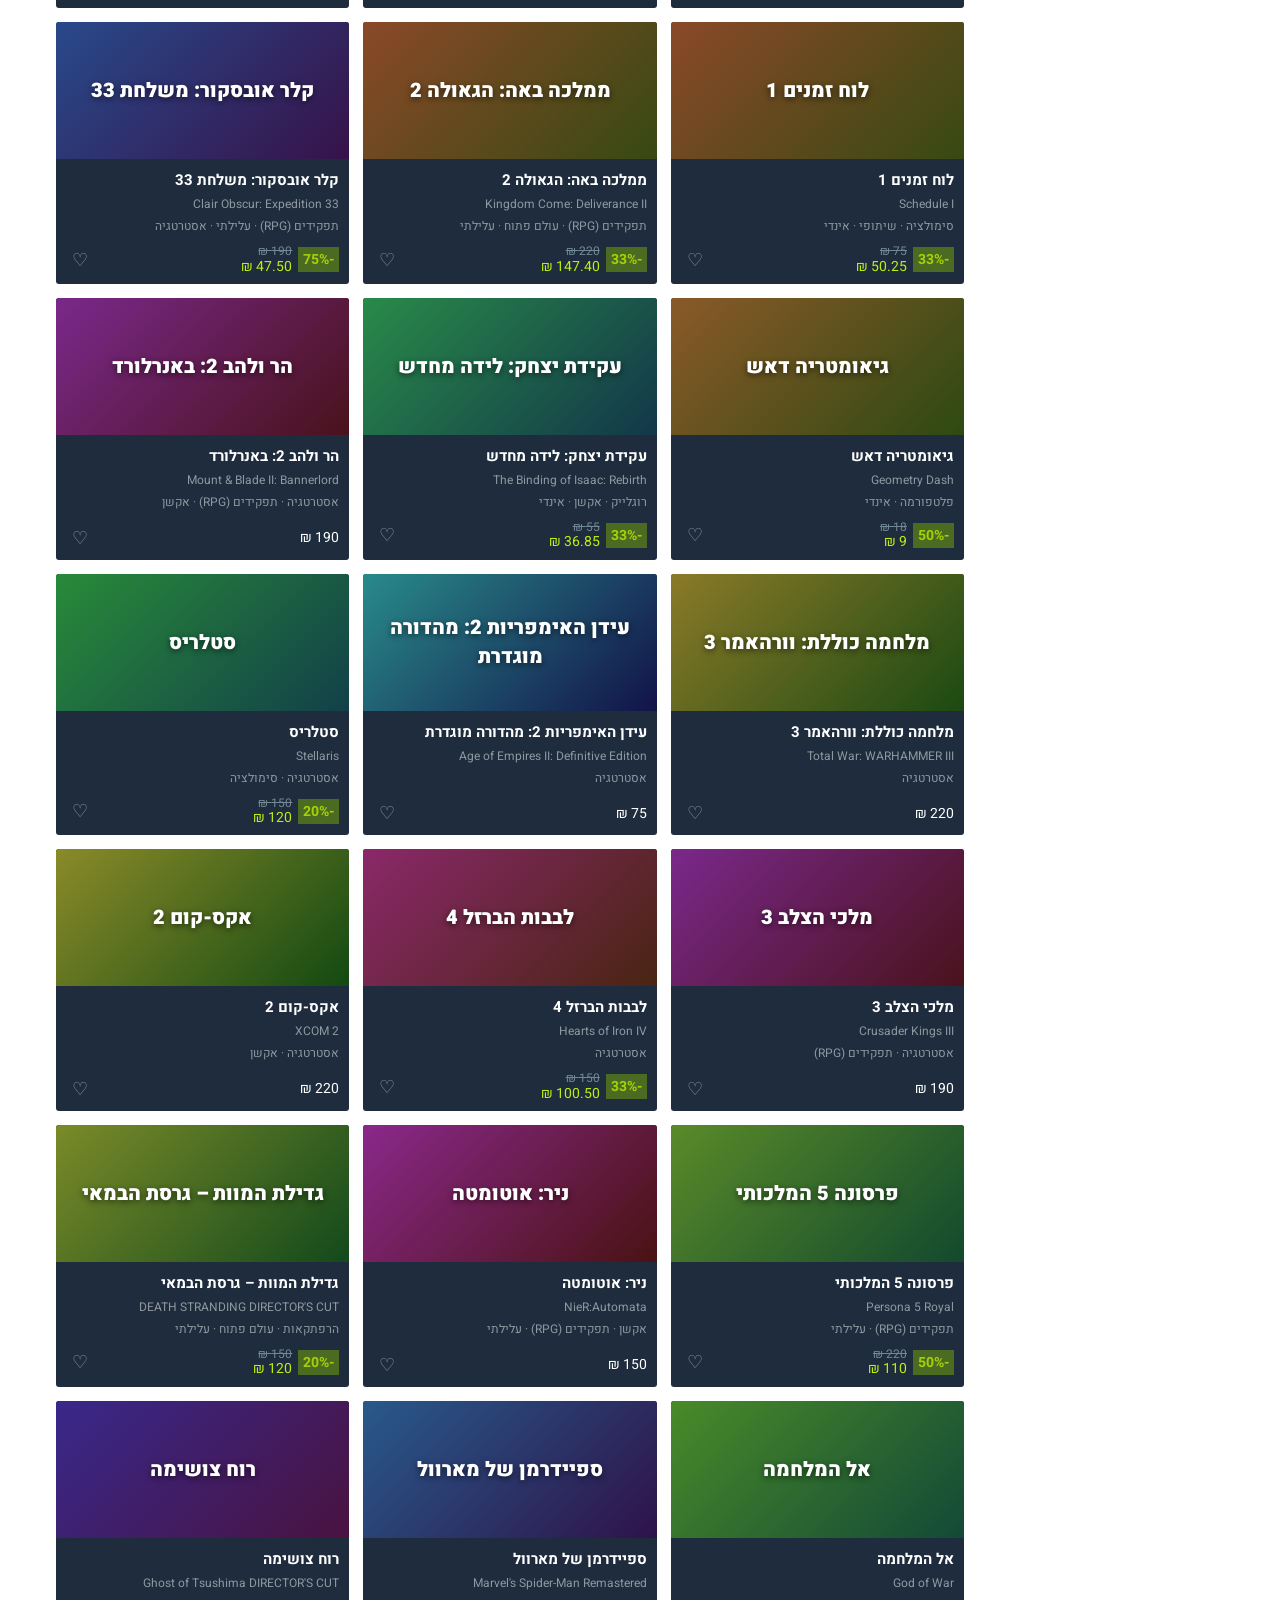
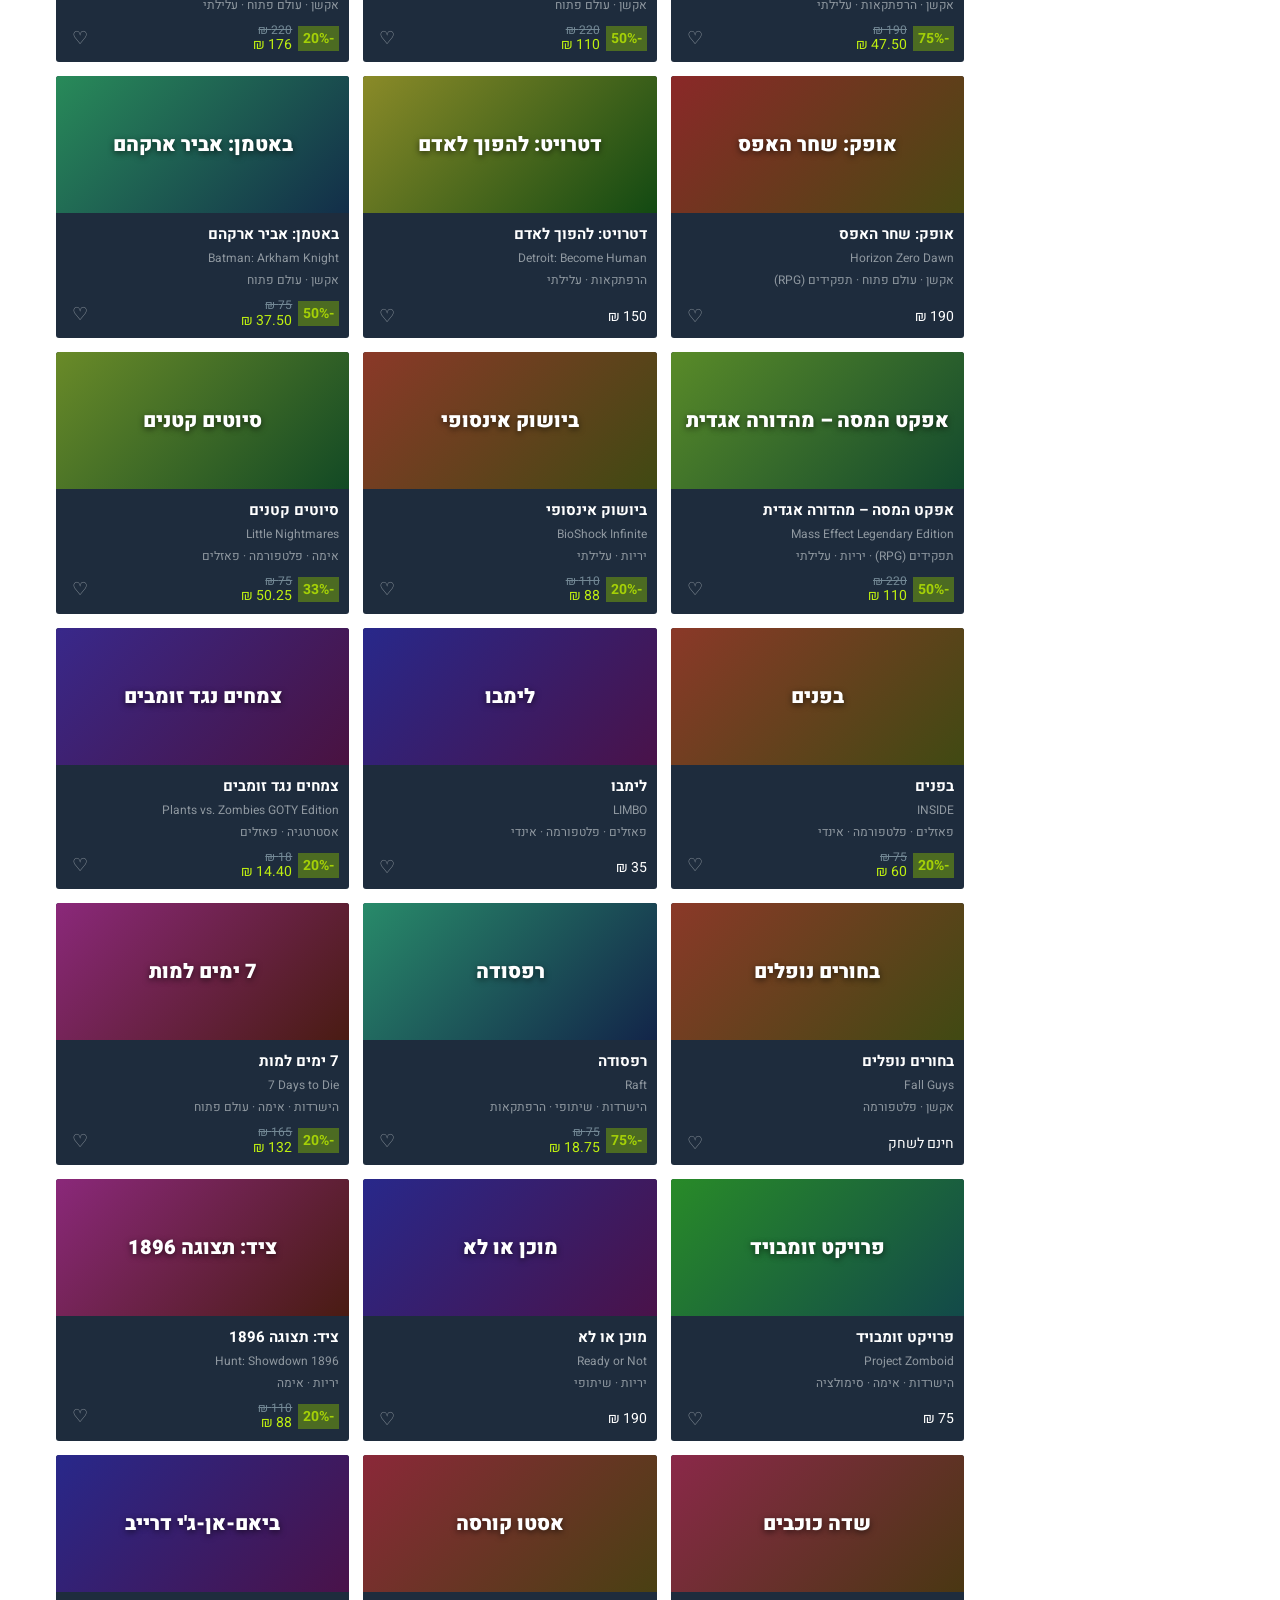
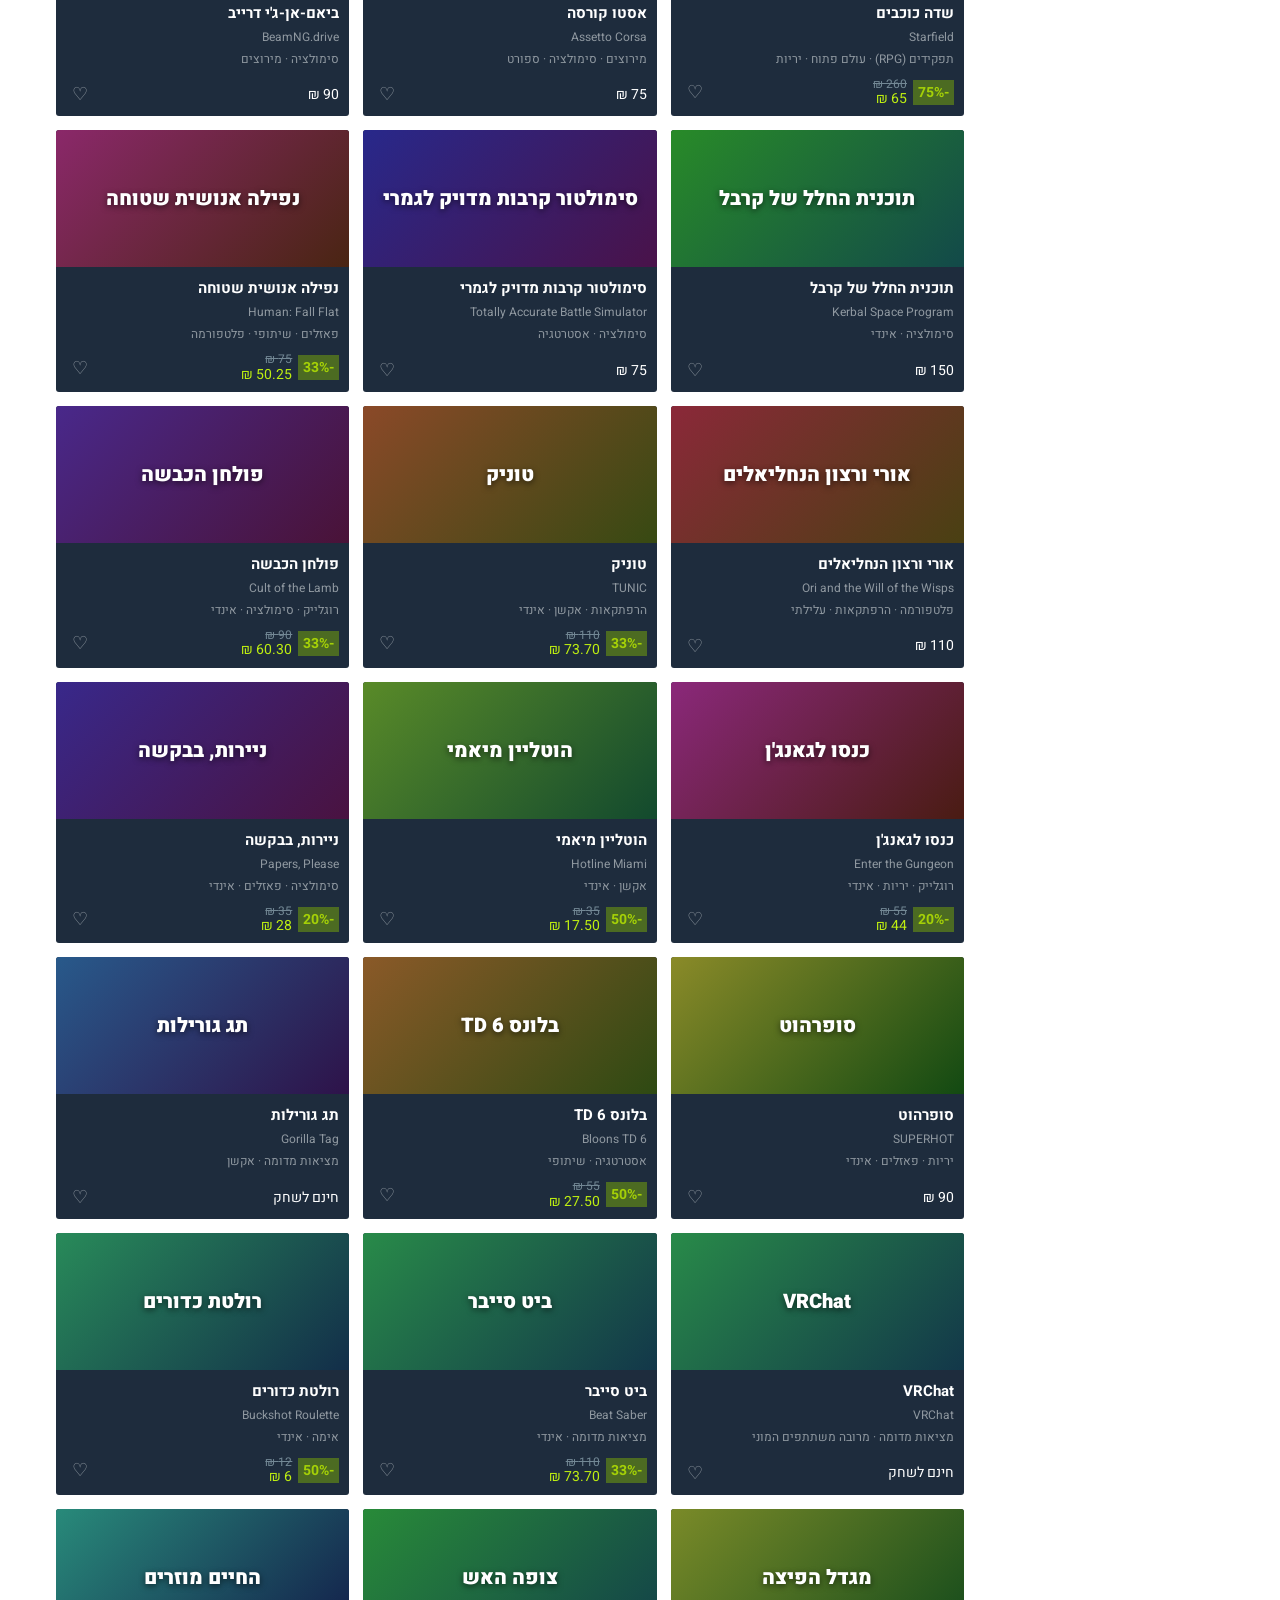
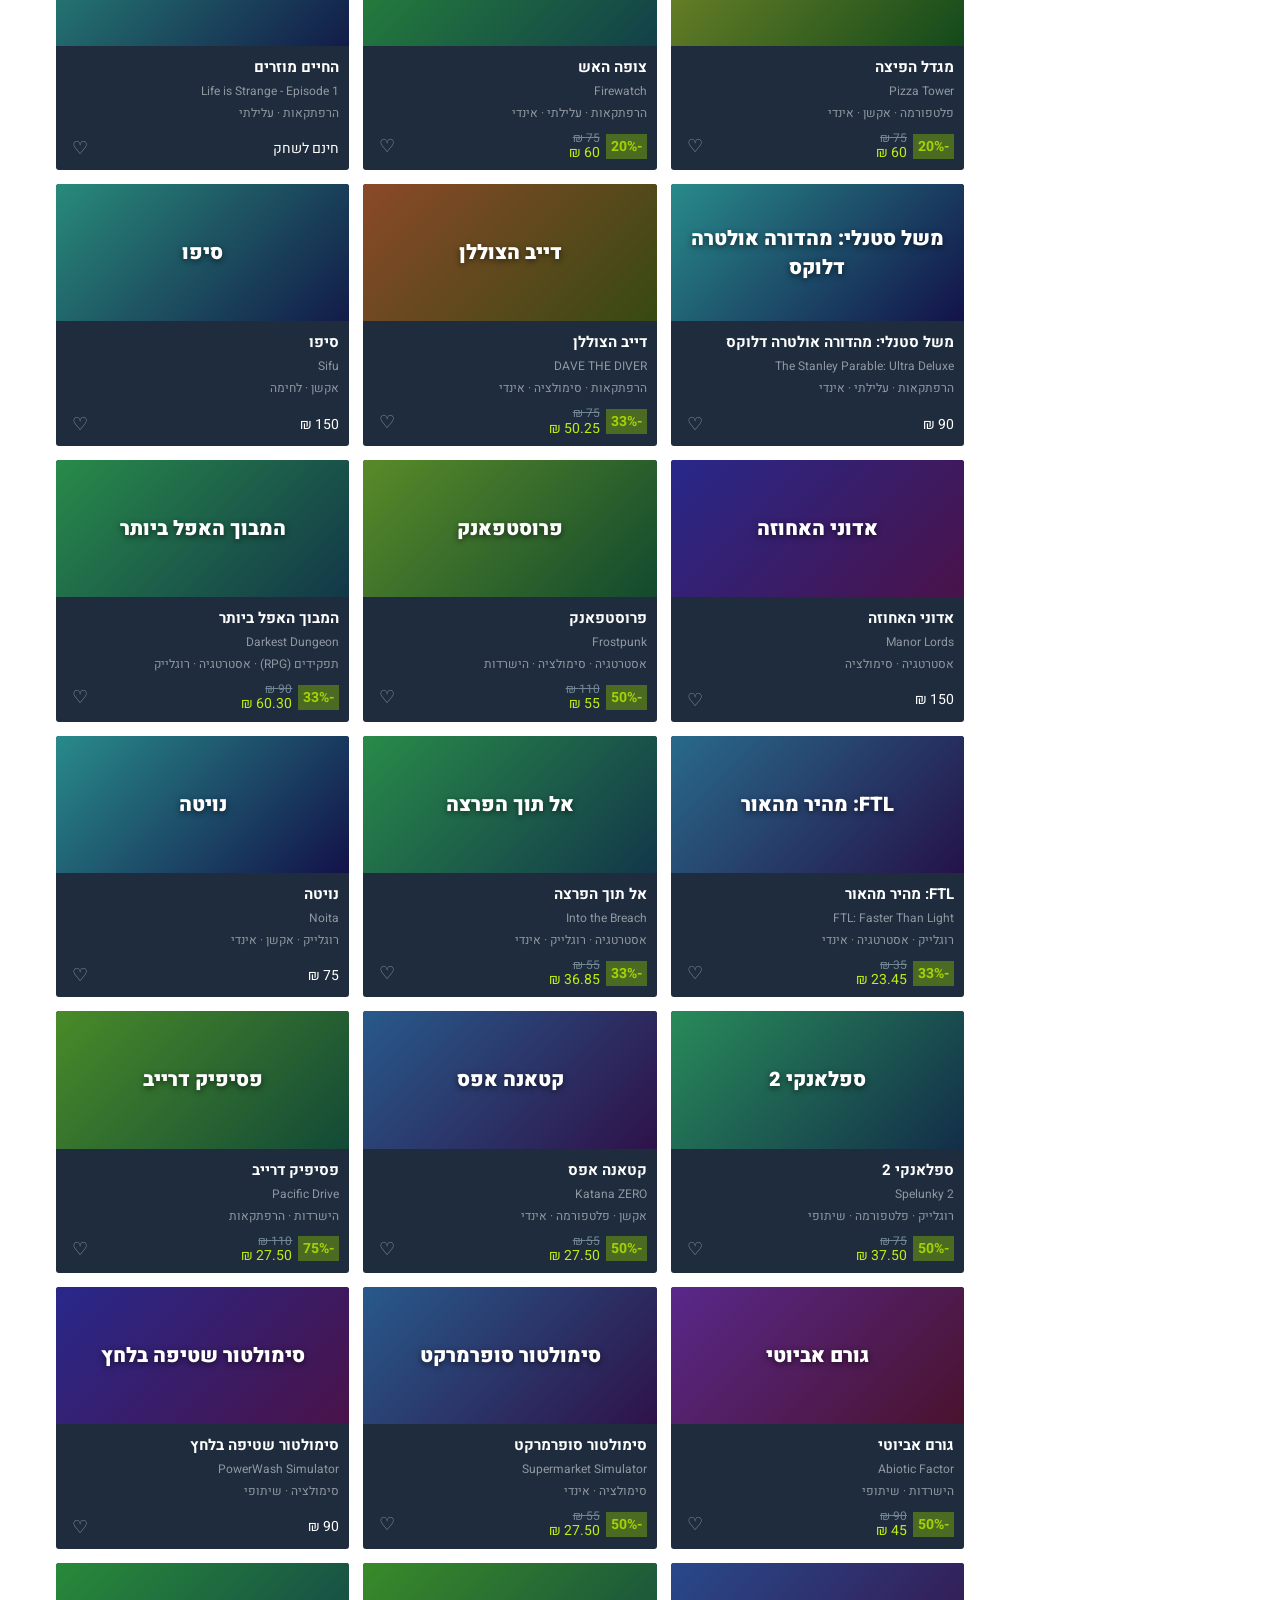
==== commit 3ca73fae: "Add Hebrew screen translator that works over any game Co-Authored-By: Claude Opus 5.5 <noreply@anthr" ====
--- a/steam/index.html
+++ b/steam/index.html
@@ -21,6 +21,7 @@
             <a href="#" data-view="store" class="active">חנות</a>
             <a href="#" data-view="library">ספרייה</a>
             <a href="#" data-view="wishlist">רשימת משאלות <span id="wish-count" class="pill">0</span></a>
+            <a href="translator.html">מתרגם מסך 🇮🇱</a>
             <a href="#" data-view="about">אודות המוד</a>
         </nav>
         <button id="cart-btn" class="cart-btn">🛒 עגלה (<span id="cart-count">0</span>)</button>
@@ -93,7 +94,7 @@
         <div class="about">
             <p><strong>סטים בעברית</strong> הוא מוד מעריצים לא רשמי שמתרגם את חנות Steam לעברית – שמות משחקים, תיאורים, ז'אנרים וממשק מלא מימין לשמאל.</p>
             <p>הקטלוג כולל את המשחקים הפופולריים ביותר. לכל משחק אחר יש קישור לחיפוש ישיר בכל חנות Steam.</p>
-            <p>המוד מתרגם את החנות, לא את המשחקים עצמם. בדף של כל משחק יש כפתור לחיפוש מוד תרגום לעברית בסדנת Steam ובאינטרנט.</p>
+            <p>המוד מתרגם את החנות, לא את המשחקים עצמם. בשביל עברית בתוך המשחקים יש <a href="translator.html">מתרגם מסך</a> שעובד על כל משחק, ובדף של כל משחק יש גם חיפוש מוד תרגום לעברית בסדנת Steam ובאינטרנט.</p>
             <p>המחירים משוערים בלבד ומיועדים להמחשה. רכישה אמיתית מתבצעת רק בדף המשחק ב-Steam.</p>
             <p class="muted">אין קשר ל-Valve Corporation. Steam והלוגואים של המשחקים הם סימנים מסחריים של בעליהם.</p>
         </div>
--- a/steam/style.css
+++ b/steam/style.css
@@ -401,3 +401,7 @@
     .game-detail { grid-template-columns: 1fr; }
     .grid { grid-template-columns: repeat(auto-fill, minmax(160px, 1fr)); }
 }
+
+.about h3 { color: #fff; margin: 22px 0 6px; }
+.about a:not(.btn) { color: var(--accent); }
+.about code { background: rgba(0, 0, 0, .4); padding: 1px 6px; border-radius: 3px; }
